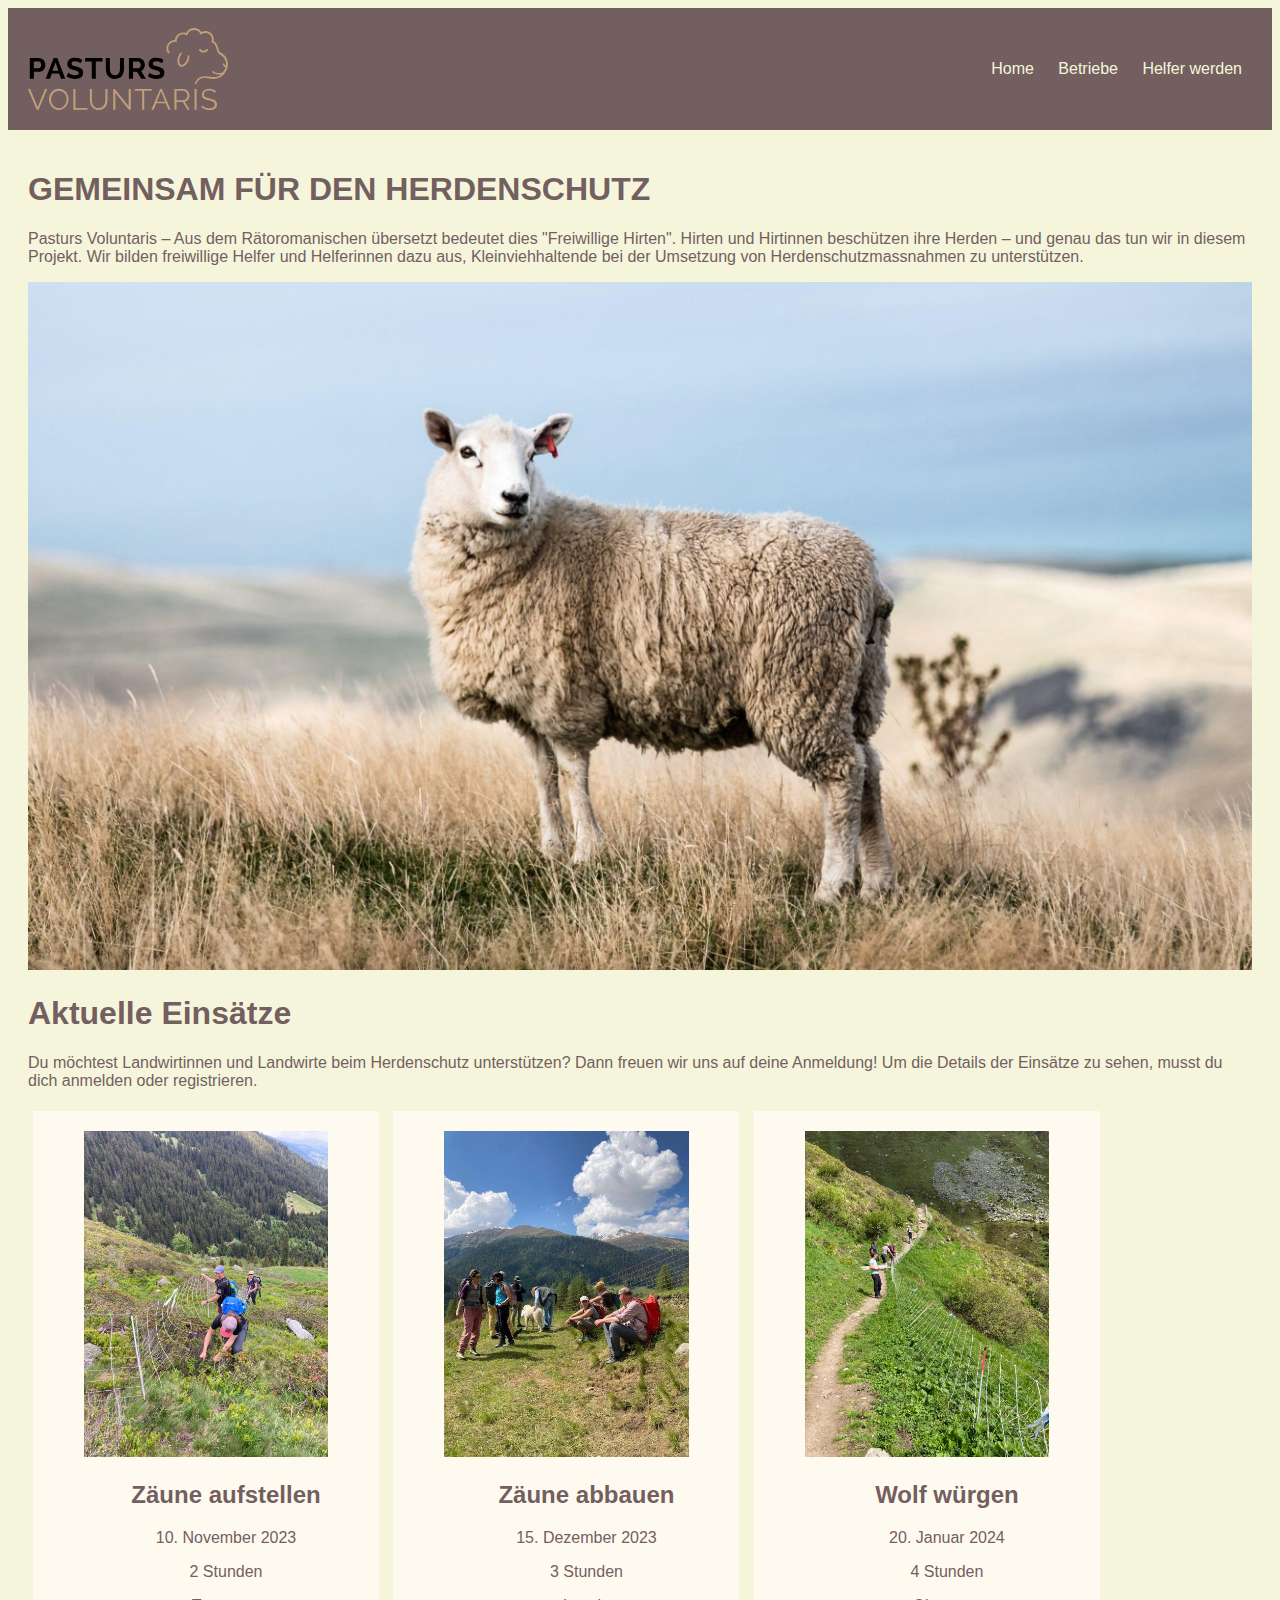
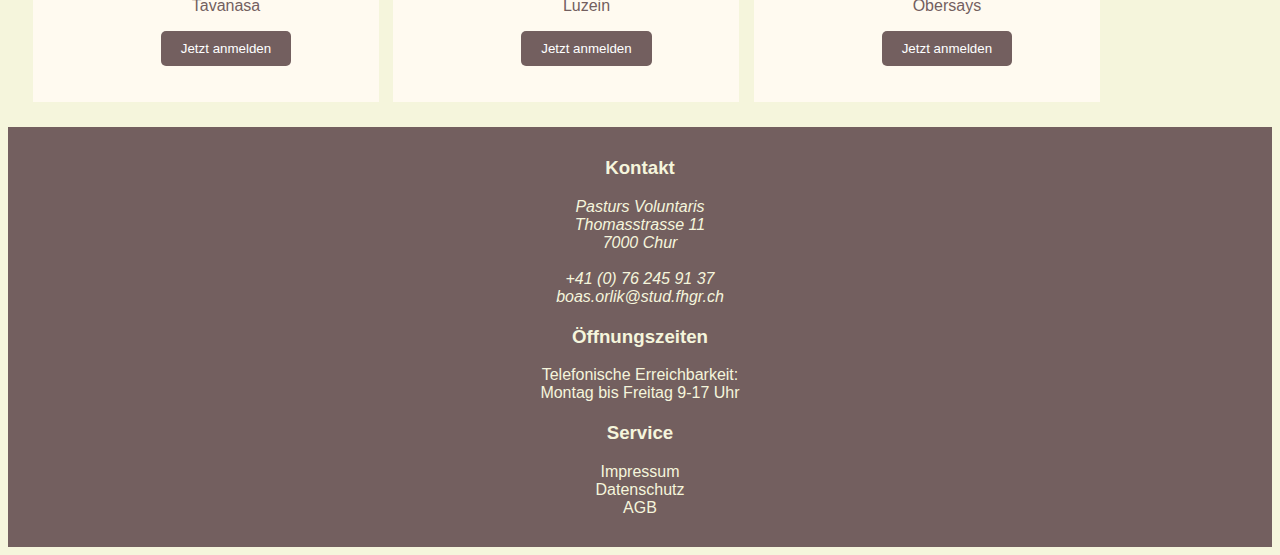
==== index.html @ b52d3183 "my first commit" ====
<!DOCTYPE html>
<html>
<head>
    <meta charset="UTF-8">
    <title>Pasturs Voluntaris</title>
    <link rel="stylesheet" href="style.css">
</head>


<body>
    <header>
        <img src="img/Logo_Pasturs-Voluntaris_farbe-positiv.svg" alt="Logo Pasturs Voluntaris" id="logo"> <!-- Hier füge das Logo ein -->
        <nav id="main-nav"> <!-- ID für das Navigationsmenü hinzugefügt -->
            <ul>
                <li><a href="index.html">Home</a></li>
                <li><a href="betriebe.html">Betriebe</a></li>
                <li><a href="kontaktformular.html">Helfer werden</a></li>
            </ul>
        </nav>
    </header>
    


    <section id="content">
        <!-- Inhalt der Startseite -->
        <h1>GEMEINSAM FÜR DEN HERDENSCHUTZ</h1>
        <p>Pasturs Voluntaris – Aus dem Rätoromanischen übersetzt bedeutet dies "Freiwillige Hirten". Hirten und Hirtinnen beschützen ihre Herden – und genau das tun wir in diesem Projekt. Wir bilden freiwillige Helfer und Helferinnen dazu aus, Kleinviehhaltende bei der Umsetzung von Herdenschutzmassnahmen zu unterstützen.</p>
        <img src="img/schaf.jpg" alt="Schaf" width="100%"/>

        <h1>Aktuelle Einsätze</h1>
        <p>Du möchtest Landwirtinnen und Landwirte beim Herdenschutz unterstützen?
            Dann freuen wir uns auf deine Anmeldung! Um die Details der Einsätze zu sehen, musst du dich anmelden oder registrieren. </p>
   
            <div class="veranstaltung">
                <img src="img/einsatz1.jpeg" alt="Bild 1" width="80%">
                <ul>
                    <h2>Zäune aufstellen</h2>
                    <p>10. November 2023</p>
                    <p>2 Stunden</p>
                    <p>Tavanasa</p>
                    <button class="anmelden-button" onclick="window.location.href='kontaktformular.html'">Jetzt anmelden</button>
                </ul>
            </div>
        
            <div class="veranstaltung"> 
                <img src="img/einsatz2.jpeg" alt="Bild 2" width="80%">
                <ul>
                    <h2>Zäune abbauen</h2>
                    <p>15. Dezember 2023</p>
                    <p>3 Stunden</p>
                    <p>Luzein</p>
                    <button class="anmelden-button" onclick="window.location.href='kontaktformular.html'">Jetzt anmelden</button>
                </ul>
            </div>
        
            <div class="veranstaltung">
                <img src="img/einsatz3.jpeg" alt="Bild 3" width="80%">
                <ul>
                    <h2>Wolf würgen</h2>
                    <p>20. Januar 2024</p>
                    <p>4 Stunden</p>
                    <p>Obersays</p>
                    <button class="anmelden-button" onclick="window.location.href='kontaktformular.html'">Jetzt anmelden</button>
                </ul>
            </div>
   
        </section>








    <footer>
        <div class="footer-section">
            <h3>Kontakt</h3>
            <address>
                Pasturs Voluntaris<br>
                Thomasstrasse 11<br>
                7000 Chur<br><br>
                <a href="tel:+41762459137">+41 (0) 76 245 91 37</a><br>
                <a href="mailto:boas.orlik@stud.fhgr.ch">boas.orlik@stud.fhgr.ch</a>
            </address>
        </div>
        
        <div class="footer-section">
            <h3>Öffnungszeiten</h3>
            <p>Telefonische Erreichbarkeit:<br>
            Montag bis Freitag 9-17 Uhr</p>
        </div>
        
        <div class="footer-section">
            <h3>Service</h3>
            <ul>
                <li><a href="impressum.html">Impressum</a></li>
                <li><a href="datenschutz.html">Datenschutz</a></li>
                <li><a href="agb.html">AGB</a></li>
            </ul>
        </div>
    </footer>
    
</body>
</html>
---- style.css ----
/* styles.css */



/* Stilregel für den Header */

header {
    background-color: rgb(115, 95, 95); /* Hintergrundfarbe des Headers */
    color: beige; /* Textfarbe im Header */
    padding: 10px;
}

header {
    display: flex;
    justify-content: space-between;
    align-items: center;
}

nav ul {
    list-style: none;
    margin: 0;
    padding: 0;
}

nav ul li {
    display: inline;
    margin-right: 10px;
}

nav a {
    text-decoration: none;
    color: beige; /* Farbe der Navigationslinks */
}

#content {
    padding: 20px;
}

/* Stilregel für das Logo */
#logo {
    width: 200px; /* Hier die gewünschte Breite einstellen */
    height: auto; /* Die Höhe automatisch anpassen, um das Seitenverhältnis zu erhalten */
    padding: 10px;
}

/* Stilregeln für das Navigationsmenü */
#main-nav {
    text-align: right; /* Text rechts ausrichten */
}

#main-nav ul {
    list-style: none;
    padding: 10px;
}

#main-nav li {
    display: inline; /* Menüpunkte nebeneinander darstellen */
    margin-left: 10px; /* Abstand zwischen den Menüpunkten hinzufügen */
}

#main-nav a {
    text-decoration: none; /* Unterstreichung der Links entfernen */
}












/* Stilregel für den Body */
body {
    font-family: 'Poppins', sans-serif;
    background-color: beige; /* Hauptfarbe */
    color: rgb(115, 95, 95); /* Sekundärfarbe */
}

/* Stilregel für die Einsätze */

.veranstaltung {
    display: inline-block;
    width: 25%;
    margin: 5px;
    padding: 20px;
    text-align: center;
    background-color: floralwhite;
}

/* Stilregel für die Buttons */

.anmelden-button {
    background-color: rgb(115, 95, 95);
    color: #fff;
    padding: 10px 20px;
    border: none;
    border-radius: 5px;
    cursor: pointer;
}

.anmelden-button:hover {
    background-color: #000000;
}










/* Stilregel für den Footer */

footer {
    background-color: rgb(115, 95, 95); /* Hintergrundfarbe des Footers */
    color: beige; /* Textfarbe im Footer */
    text-align: center;
    padding: 10px;
}

footer {
    text-align: center; /* Den Text im Footer zentrieren */
}

/* Stilregel für die Links im Footer */
footer a {
    color: inherit; /* Die Farbe der Links erbt die Farbe des umgebenden Textes */
    text-decoration: none; /* Unterstreichung der Links entfernen (optional) */
}

/* Zusätzliche Stilregeln für den Footer */
.footer-section {
    margin: 20px; /* Abstand zwischen den Footer-Abschnitten hinzufügen */
}

/* Stilregel, um Listenpunkte zu entfernen */
.footer-section ul {
    list-style: none;
}

/* Stilregel, um Listenpunkte zu entfernen */
.footer-section ul {
    list-style: none;
    padding: 0; /* Zusätzlichen Abstand entfernen */
}

/* Stilregel, um die Links im Service-Abschnitt zu zentrieren */
.footer-section ul li {
    text-align: center;
}
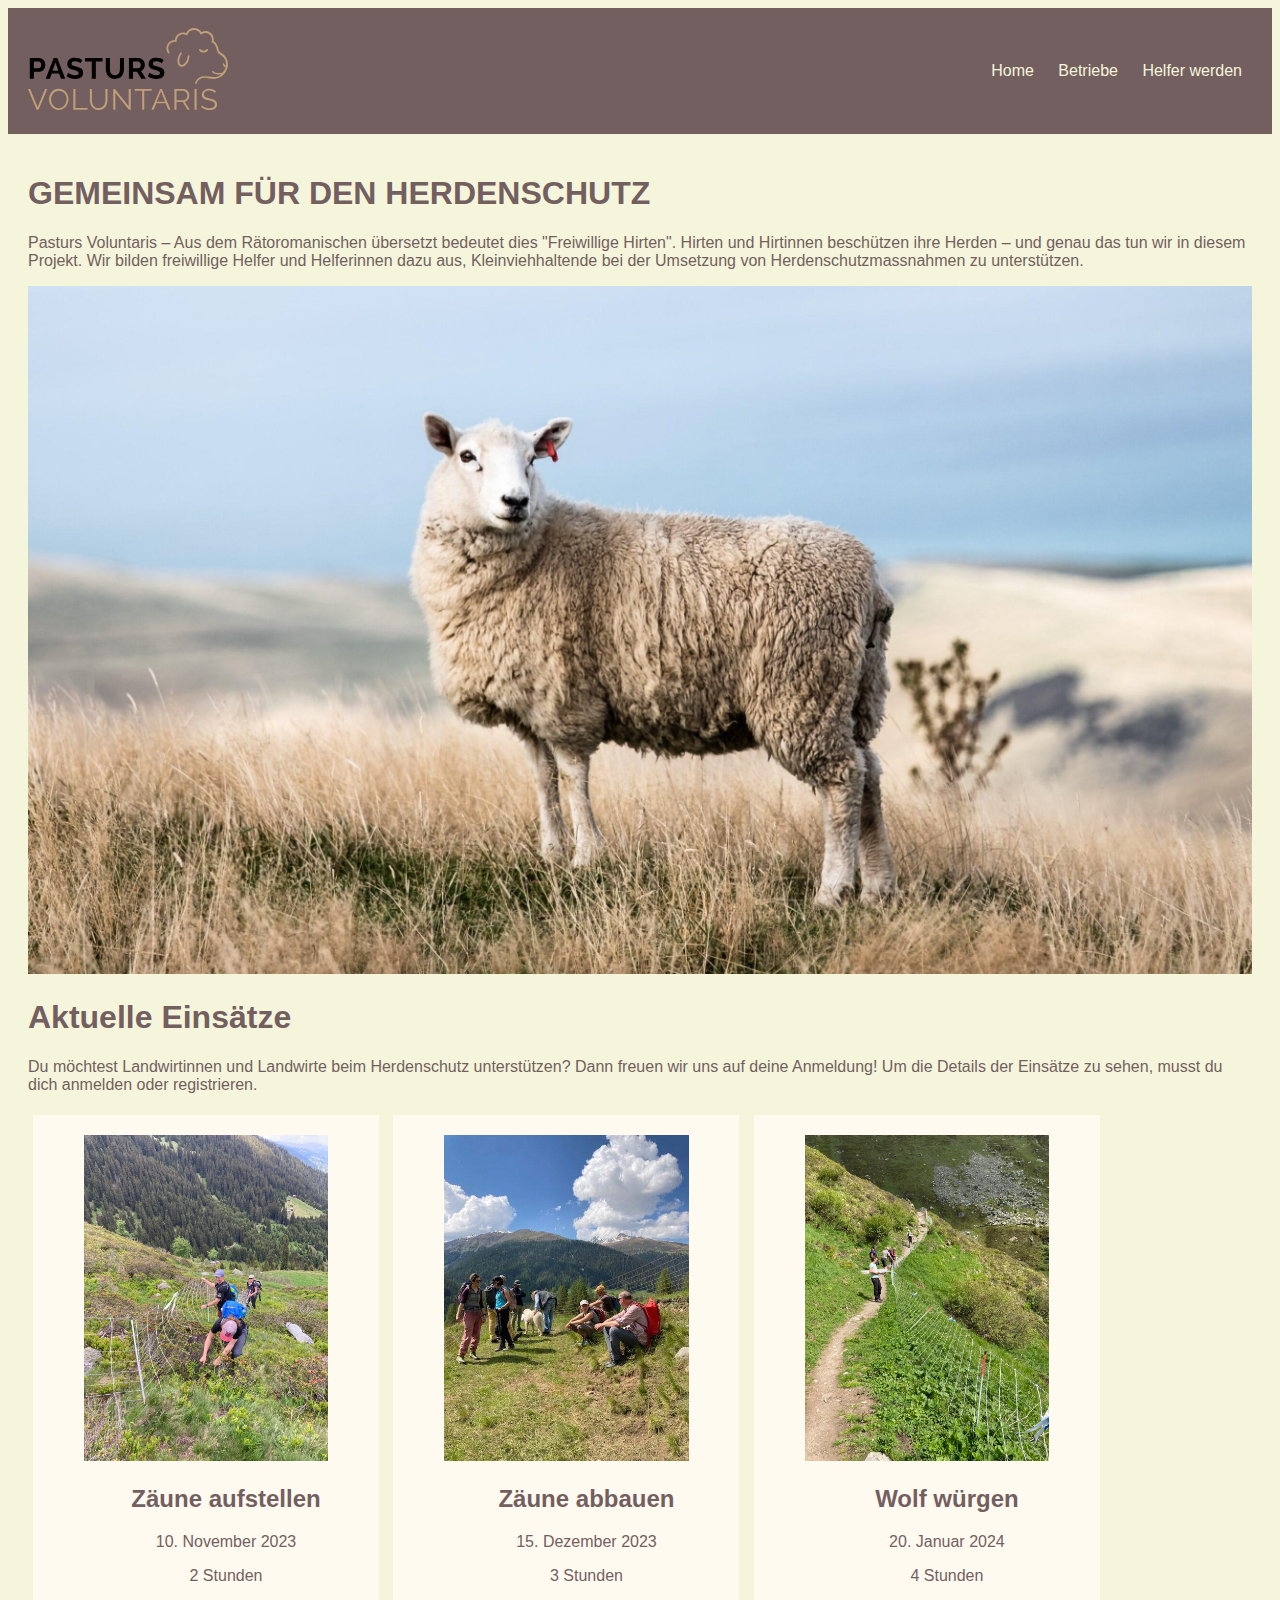
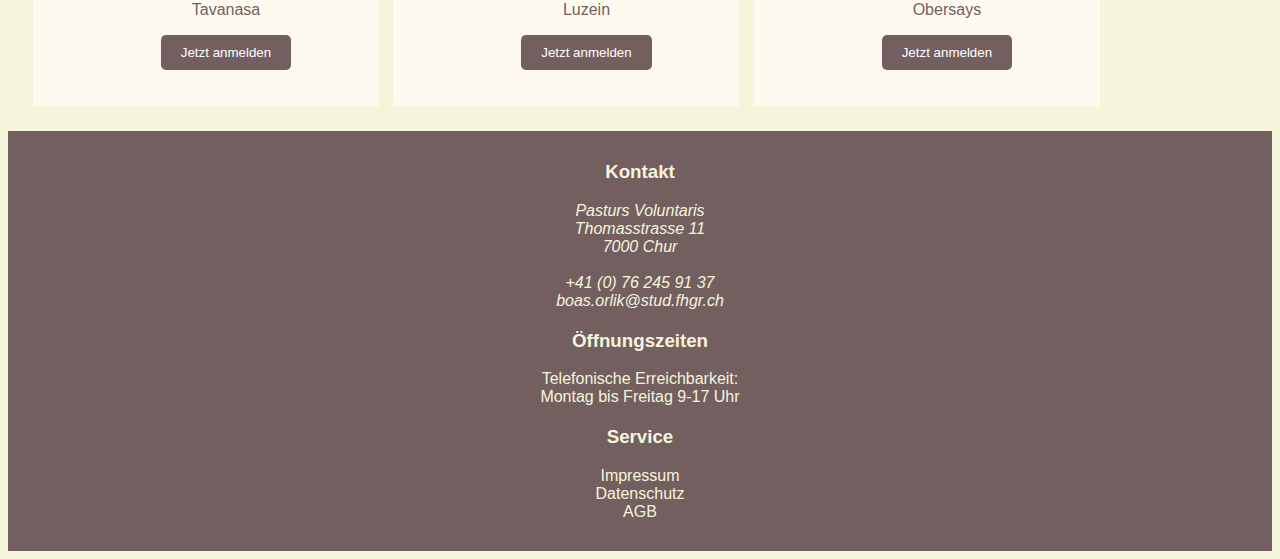
==== commit e27679ff: "new subpage "betriebe"" ====
--- a/index.html
+++ b/index.html
@@ -9,6 +9,7 @@
 
 <body>
     <header>
+        <a href="index.html" id="logo-link"> <!-- Link zur Hauptseite -->
         <img src="img/Logo_Pasturs-Voluntaris_farbe-positiv.svg" alt="Logo Pasturs Voluntaris" id="logo"> <!-- Hier füge das Logo ein -->
         <nav id="main-nav"> <!-- ID für das Navigationsmenü hinzugefügt -->
             <ul>
--- a/style.css
+++ b/style.css
@@ -108,6 +108,58 @@
 
 
 
+/* Stilregeln für Formularelemente */
+form {
+    background-color: floralwhite;
+    padding: 20px;
+    margin-bottom: 20px;
+}
+
+form h2 {
+    color: rgb(115, 95, 95);
+}
+
+form label {
+    display: block;
+    margin: 10px 0 5px 0;
+}
+
+form input[type="text"],
+form input[type="tel"],
+form input[type="email"],
+form input[type="date"],
+form select,
+form textarea {
+    width: 100%;
+    padding: 10px;
+    margin-bottom: 10px;
+    border: 1px solid #ddd;
+    border-radius: 5px;
+}
+
+form input[type="submit"] {
+    width: auto;
+    padding: 10px 20px;
+    background-color: rgb(115, 95, 95);
+    color: beige;
+    border: none;
+    border-radius: 5px;
+    cursor: pointer;
+    display: block;
+    margin-top: 10px;
+}
+
+form input[type="submit"]:hover {
+    background-color: #000000;
+}
+
+/* Responsive Stilregel, wenn nötig */
+@media (max-width: 768px) {
+    form {
+        padding: 10px;
+    }
+}
+
 
 
 
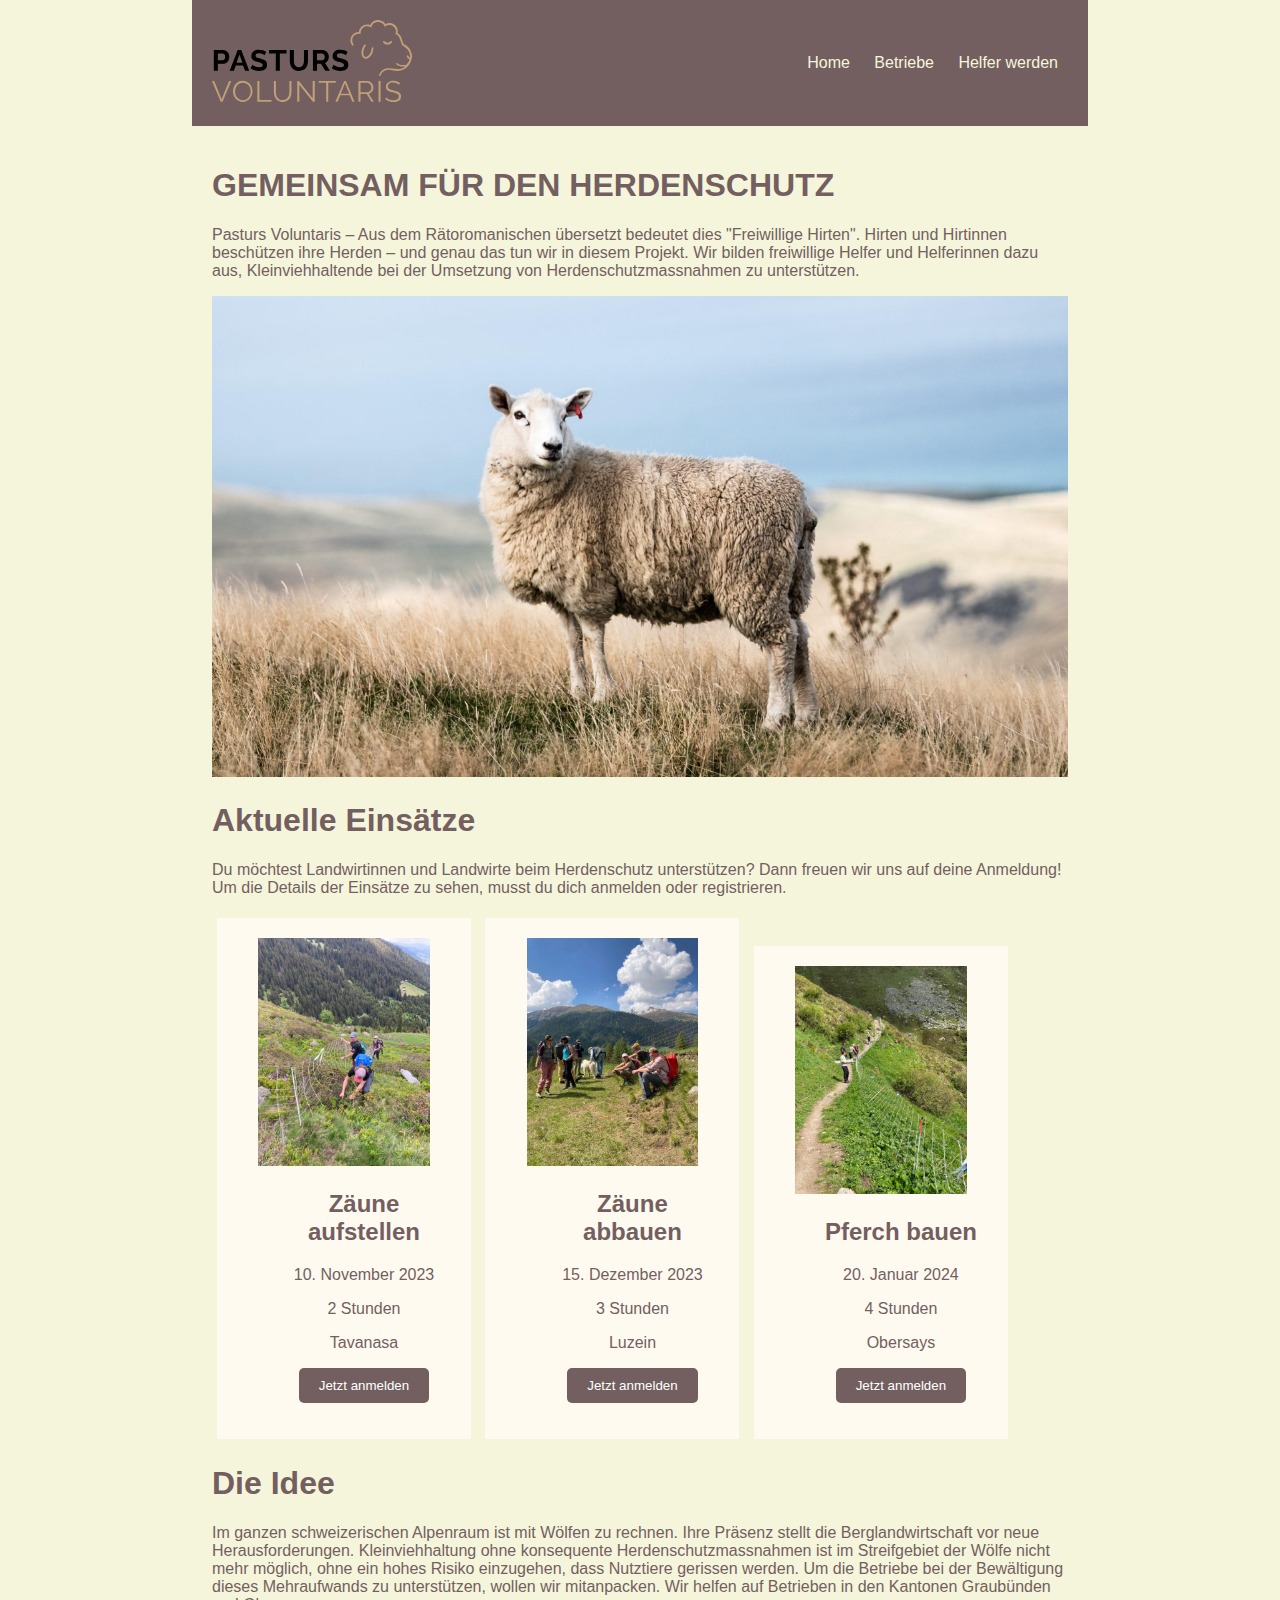
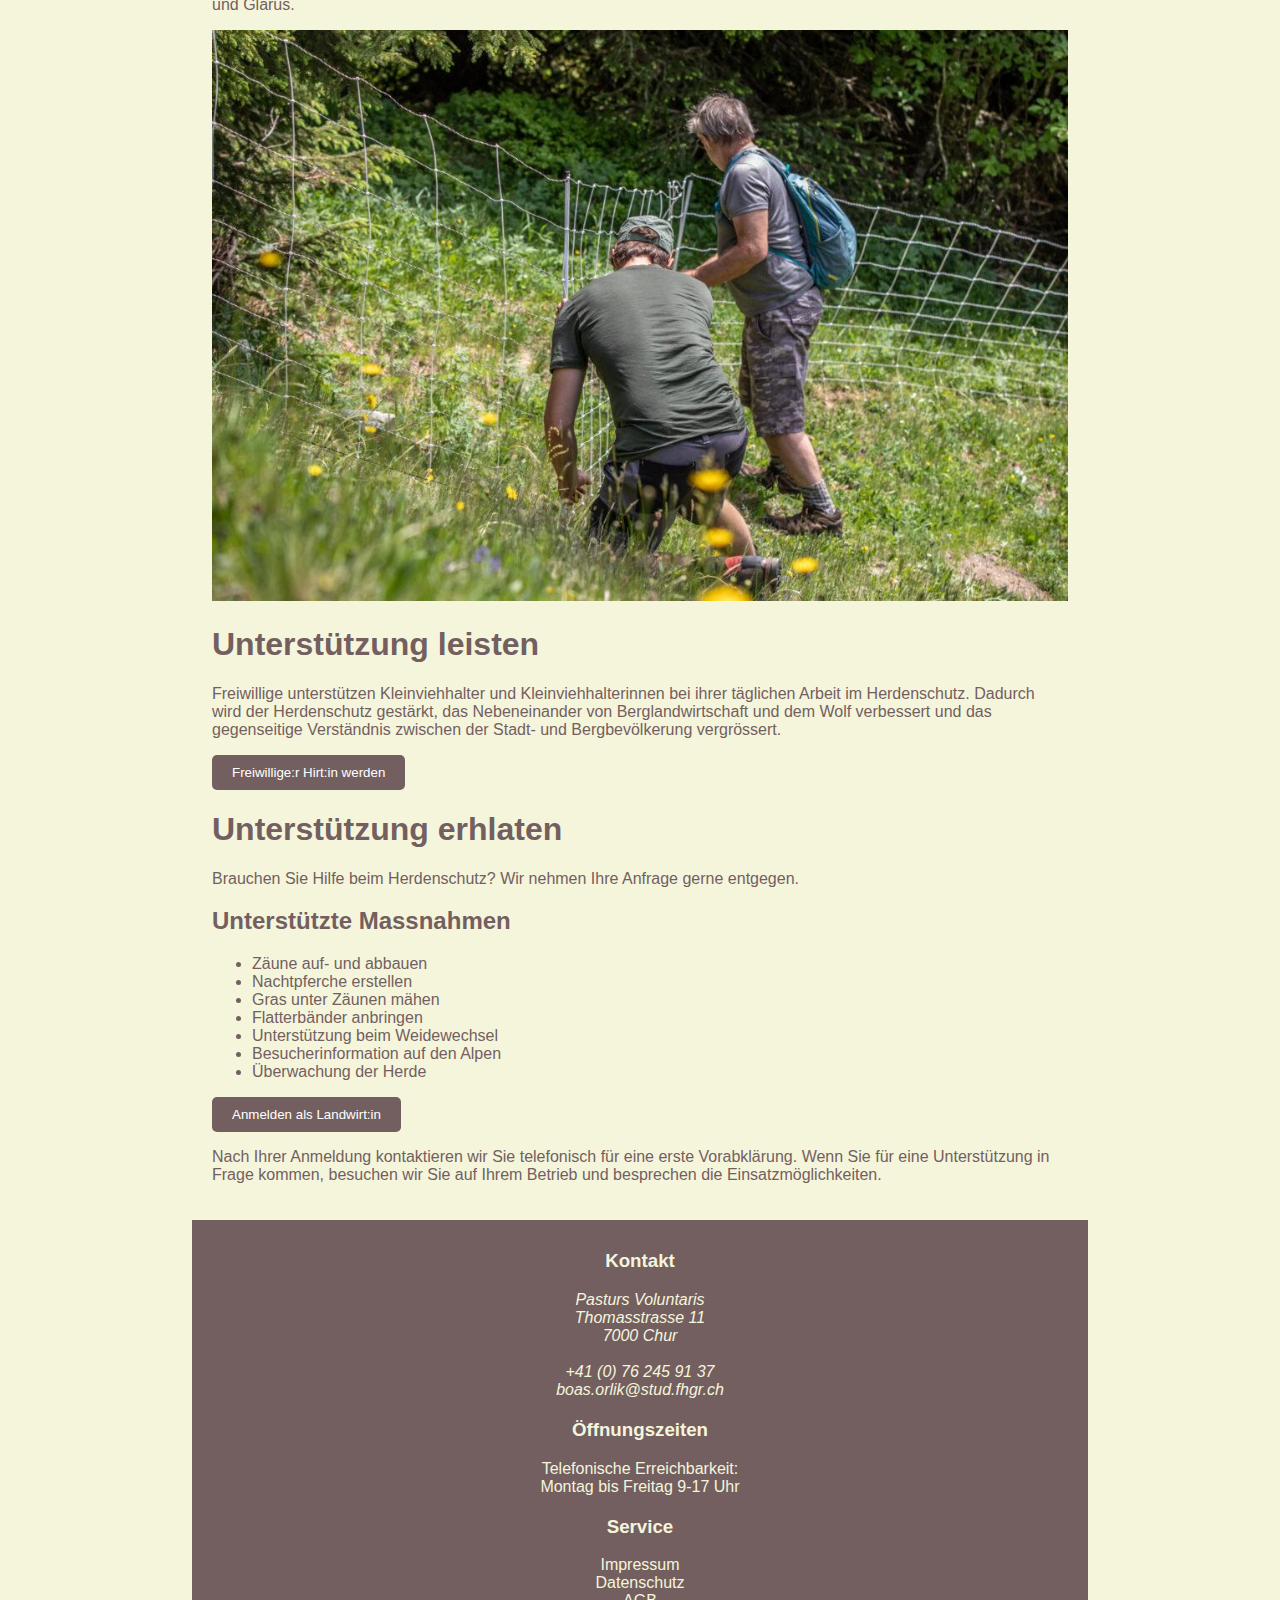
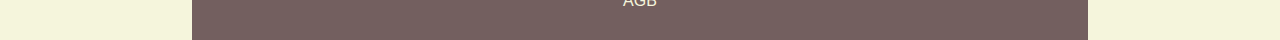
==== commit 8fed7910: "new subpage "helfer werden"" ====
--- a/index.html
+++ b/index.html
@@ -1,17 +1,39 @@
 <!DOCTYPE html>
-<html>
+<html lang="de">
 <head>
     <meta charset="UTF-8">
     <title>Pasturs Voluntaris</title>
     <link rel="stylesheet" href="style.css">
+
+    <meta name="viewport" content="width=device-width, initial-scale=1, user-scalable=no">
+
+    <!-- Innerhalb Ihres HTML-Head-Tags -->
+    <script>
+    // JavaScript, um das Menü umzuschalten
+    function toggleMenu() {
+        var menu = document.getElementById('main-nav').getElementsByTagName('ul')[0];
+        if (menu.className === 'active') {
+            menu.className = '';
+        } else {
+            menu.className = 'active';
+        }
+    }
+    </script>
 </head>
 
 
 <body>
     <header>
-        <a href="index.html" id="logo-link"> <!-- Link zur Hauptseite -->
-        <img src="img/Logo_Pasturs-Voluntaris_farbe-positiv.svg" alt="Logo Pasturs Voluntaris" id="logo"> <!-- Hier füge das Logo ein -->
-        <nav id="main-nav"> <!-- ID für das Navigationsmenü hinzugefügt -->
+        <a href="index.html" id="logo-link">
+            <img src="img/Logo_Pasturs-Voluntaris_farbe-positiv.svg" alt="Logo Pasturs Voluntaris" id="logo">
+        </a>
+        <!-- Hamburger-Icon für kleine Bildschirme -->
+        <div class="hamburger" onclick="toggleMenu()">
+            <div></div>
+            <div></div>
+            <div></div>
+        </div>
+        <nav id="main-nav">
             <ul>
                 <li><a href="index.html">Home</a></li>
                 <li><a href="betriebe.html">Betriebe</a></li>
@@ -20,13 +42,14 @@
         </nav>
     </header>
     
+    
 
 
     <section id="content">
         <!-- Inhalt der Startseite -->
         <h1>GEMEINSAM FÜR DEN HERDENSCHUTZ</h1>
         <p>Pasturs Voluntaris – Aus dem Rätoromanischen übersetzt bedeutet dies "Freiwillige Hirten". Hirten und Hirtinnen beschützen ihre Herden – und genau das tun wir in diesem Projekt. Wir bilden freiwillige Helfer und Helferinnen dazu aus, Kleinviehhaltende bei der Umsetzung von Herdenschutzmassnahmen zu unterstützen.</p>
-        <img src="img/schaf.jpg" alt="Schaf" width="100%"/>
+        <img src="img/schaf.jpg" alt="Schaf" class="responsive-image"/>
 
         <h1>Aktuelle Einsätze</h1>
         <p>Du möchtest Landwirtinnen und Landwirte beim Herdenschutz unterstützen?
@@ -57,14 +80,42 @@
             <div class="veranstaltung">
                 <img src="img/einsatz3.jpeg" alt="Bild 3" width="80%">
                 <ul>
-                    <h2>Wolf würgen</h2>
+                    <h2>Pferch bauen</h2>
                     <p>20. Januar 2024</p>
                     <p>4 Stunden</p>
                     <p>Obersays</p>
                     <button class="anmelden-button" onclick="window.location.href='kontaktformular.html'">Jetzt anmelden</button>
                 </ul>
             </div>
-   
+
+            <h1>Die Idee</h1>
+            <p>Im ganzen schweizerischen Alpenraum ist mit Wölfen zu rechnen. Ihre Präsenz stellt die Berglandwirtschaft vor neue Herausforderungen. Kleinviehhaltung ohne konsequente Herdenschutzmassnahmen ist im Streifgebiet der Wölfe nicht mehr möglich, ohne ein hohes Risiko einzugehen, dass Nutztiere gerissen werden. 
+                Um die Betriebe bei der Bewältigung dieses Mehraufwands zu unterstützen, wollen wir mitanpacken. Wir helfen auf Betrieben in den Kantonen Graubünden und Glarus.</p>
+        
+            <img src="img/helferinnen.jpeg" alt="Helferinnen" class="responsive-image"/>
+
+
+            <h1>Unterstützung leisten</h1>
+            <p>Freiwillige unterstützen Kleinviehhalter und Kleinviehhalterinnen bei ihrer täglichen Arbeit im Herdenschutz. 
+                Dadurch wird der Herdenschutz gestärkt, das Nebeneinander von Berglandwirtschaft und dem Wolf verbessert und das gegenseitige Verständnis zwischen der Stadt- und Bergbevölkerung vergrössert.</p>
+            <button class="anmelden-button" onclick="window.location.href='kontaktformular.html'">Freiwillige:r Hirt:in werden</button>
+            
+            <h1>Unterstützung erhlaten</h1>
+            <p>Brauchen Sie Hilfe beim Herdenschutz? Wir nehmen Ihre Anfrage gerne entgegen.</p>
+            <h2>Unterstützte Massnahmen</h2>
+            <ul>
+                <li>Zäune auf- und abbauen</li>
+                <li>Nachtpferche erstellen</li>
+                <li>Gras unter Zäunen mähen</li>
+                <li>Flatterbänder anbringen</li>
+                <li>Unterstützung beim Weidewechsel</li>
+                <li>Besucherinformation auf den Alpen</li>
+                <li>Überwachung der Herde</li>
+            </ul>
+            <button class="anmelden-button" onclick="window.location.href='betriebe.html'">Anmelden als Landwirt:in</button>
+            <p>Nach Ihrer Anmeldung kontaktieren wir Sie telefonisch für eine erste Vorabklärung. Wenn Sie für eine Unterstützung in Frage kommen, besuchen wir Sie auf Ihrem Betrieb und besprechen die Einsatzmöglichkeiten.</p>
+
+       
         </section>
 
 
--- a/style.css
+++ b/style.css
@@ -61,6 +61,70 @@
 #main-nav a {
     text-decoration: none; /* Unterstreichung der Links entfernen */
 }
+
+
+
+
+/* Stil für das Hamburger-Menü */
+
+/* Das Hamburger-Menü-Icon */
+.hamburger {
+    display: none; /* Standardmäßig nicht anzeigen */
+    cursor: pointer;
+}
+
+/* Das Hamburger-Menü-Icon in Linien */
+.hamburger div {
+    width: 30px; /* Breite der Hamburger-Menülinien */
+    height: 3px; /* Höhe der Hamburger-Menülinien */
+    background-color: #fff;
+    margin: 5px 0;
+    transition: 0.4s;
+}
+
+/* Navigation für kleine Bildschirme verstecken */
+@media (max-width: 768px) {
+    .hamburger {
+        display: block;
+    }
+
+    #main-nav {
+        z-index: 999; /* Stellen Sie sicher, dass das Menü über anderen Inhalten liegt */
+        position: fixed; /* Positioniert das Menü relativ zum Viewport */
+        top: 0;
+        left: 0;
+        right: 0;
+        /* Weitere Stile hier ... */
+    }
+
+    #main-nav ul {
+        position: absolute;
+        right: -100%;
+        top: 60px;
+        flex-direction: column;
+        background-color: rgb(115, 95, 95);
+        width: 200px;
+        border-radius: 5px;
+        transition: 0.3s;
+    }
+
+    #main-nav ul li {
+        display: block;
+        text-align: center;
+    }
+
+    #main-nav ul li a {
+        padding: 10px;
+        display: block;
+    }
+
+    /* Stil wenn das Menü geöffnet ist */
+    #main-nav ul.active {
+        right: 0;
+    }
+}
+
+
 
 
 
@@ -78,7 +142,25 @@
     font-family: 'Poppins', sans-serif;
     background-color: beige; /* Hauptfarbe */
     color: rgb(115, 95, 95); /* Sekundärfarbe */
-}
+    max-width: 70%; /* Maximale Breite auf 70% des Bildschirms setzen */
+    margin: auto; /* Zentriert den Inhalt horizontal */
+}
+
+/* Responsive Stilregel für kleine Bildschirme */
+@media (max-width: 768px) {
+    body {
+        max-width: 100%; /* Für kleine Bildschirme 100% Breite */
+    }
+    /* Stile für ein Hamburger-Menü hinzufügen */
+}
+
+
+/* Stilregel für Bilder*/
+.responsive-image {
+    max-width: 100%;
+    height: auto;
+  }  
+
 
 /* Stilregel für die Einsätze */
 
@@ -160,6 +242,11 @@
     }
 }
 
+/* Zusätzliches CSS für das Formular */
+.form-row {
+    margin-bottom: 10px;
+}
+
 
 
 
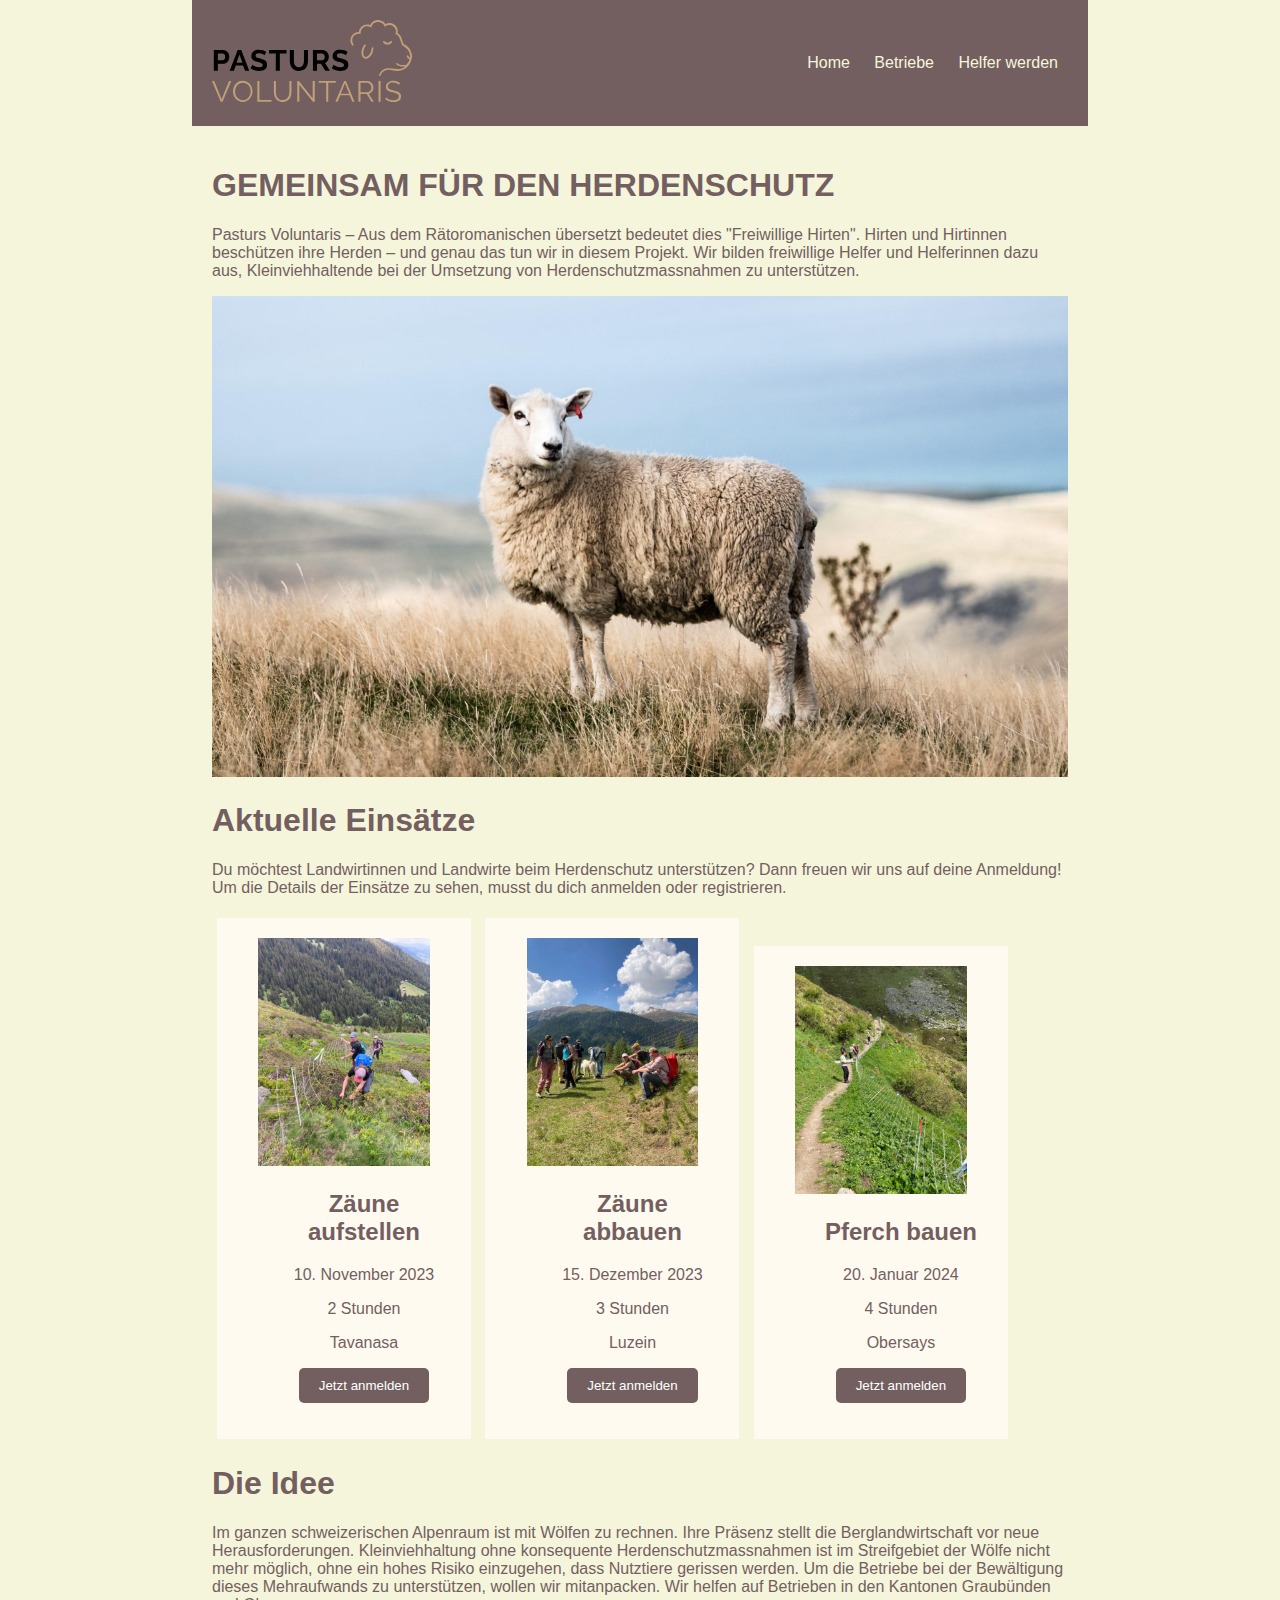
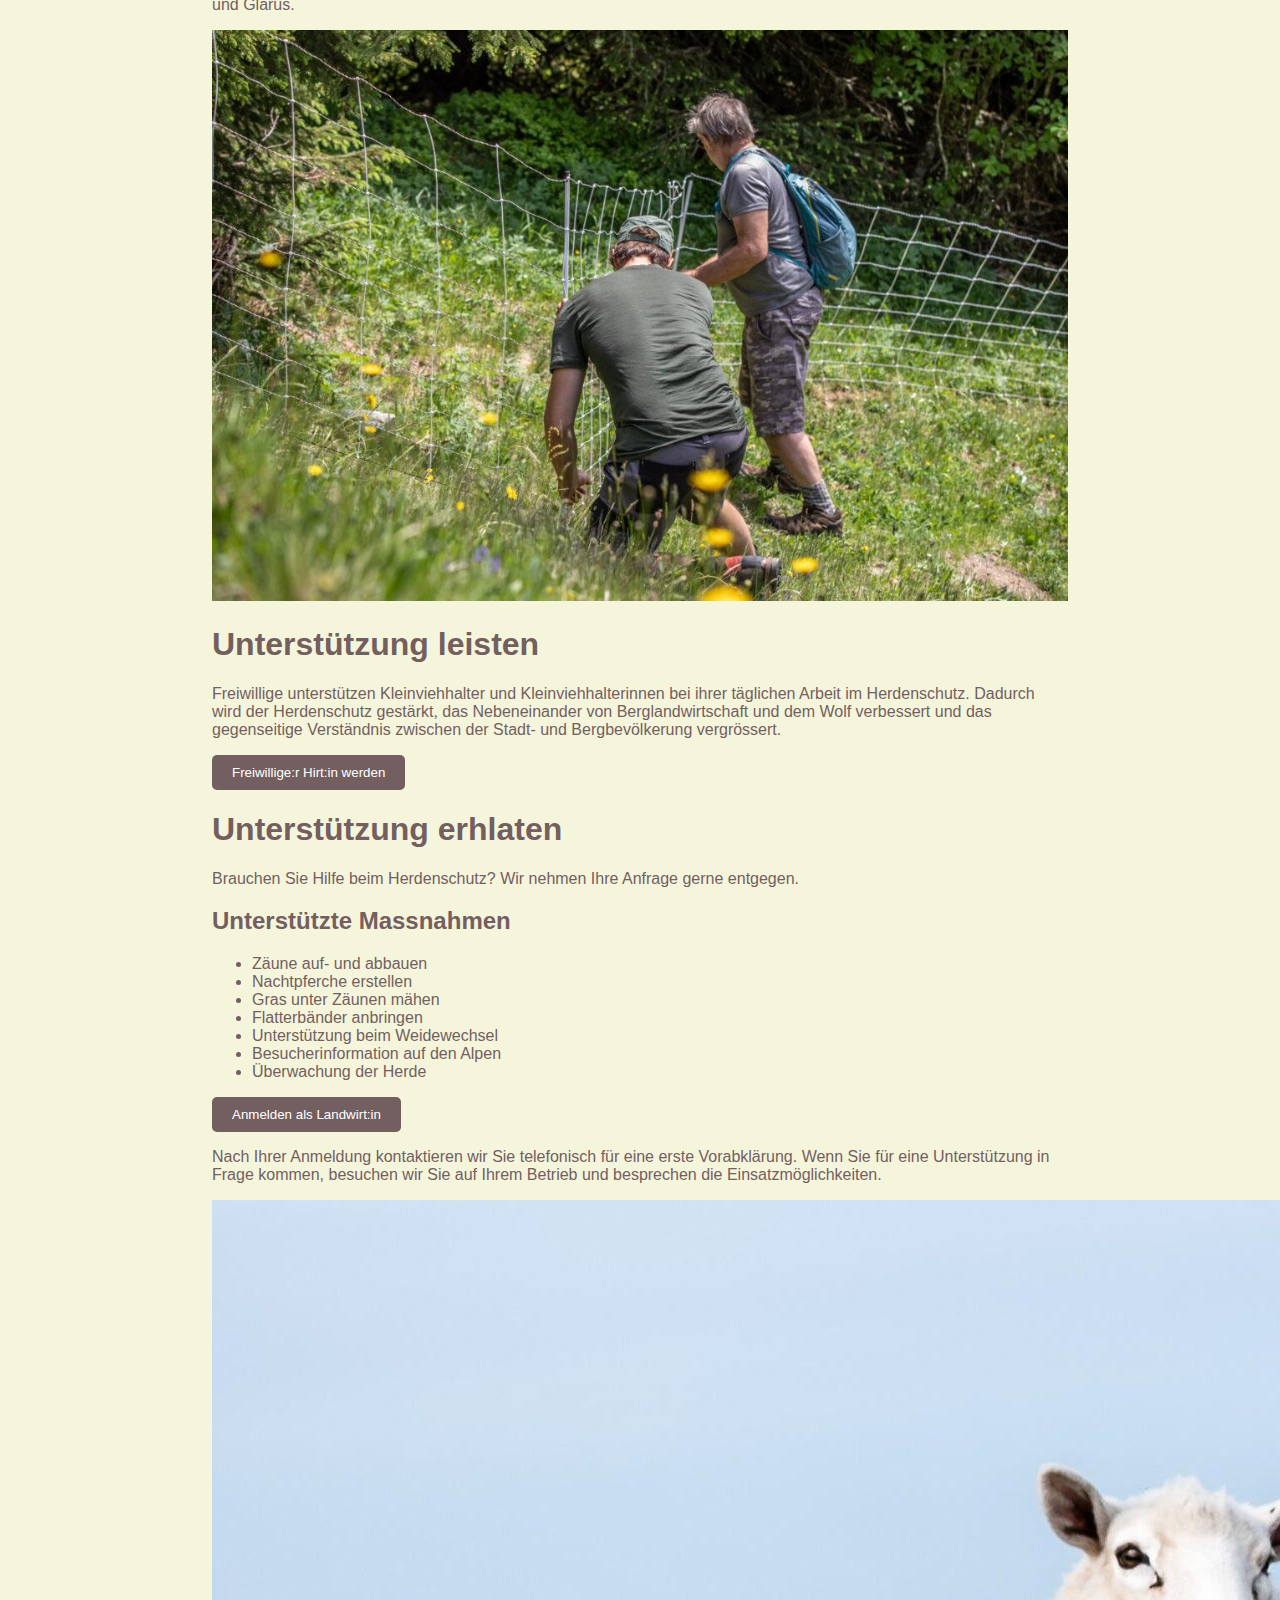
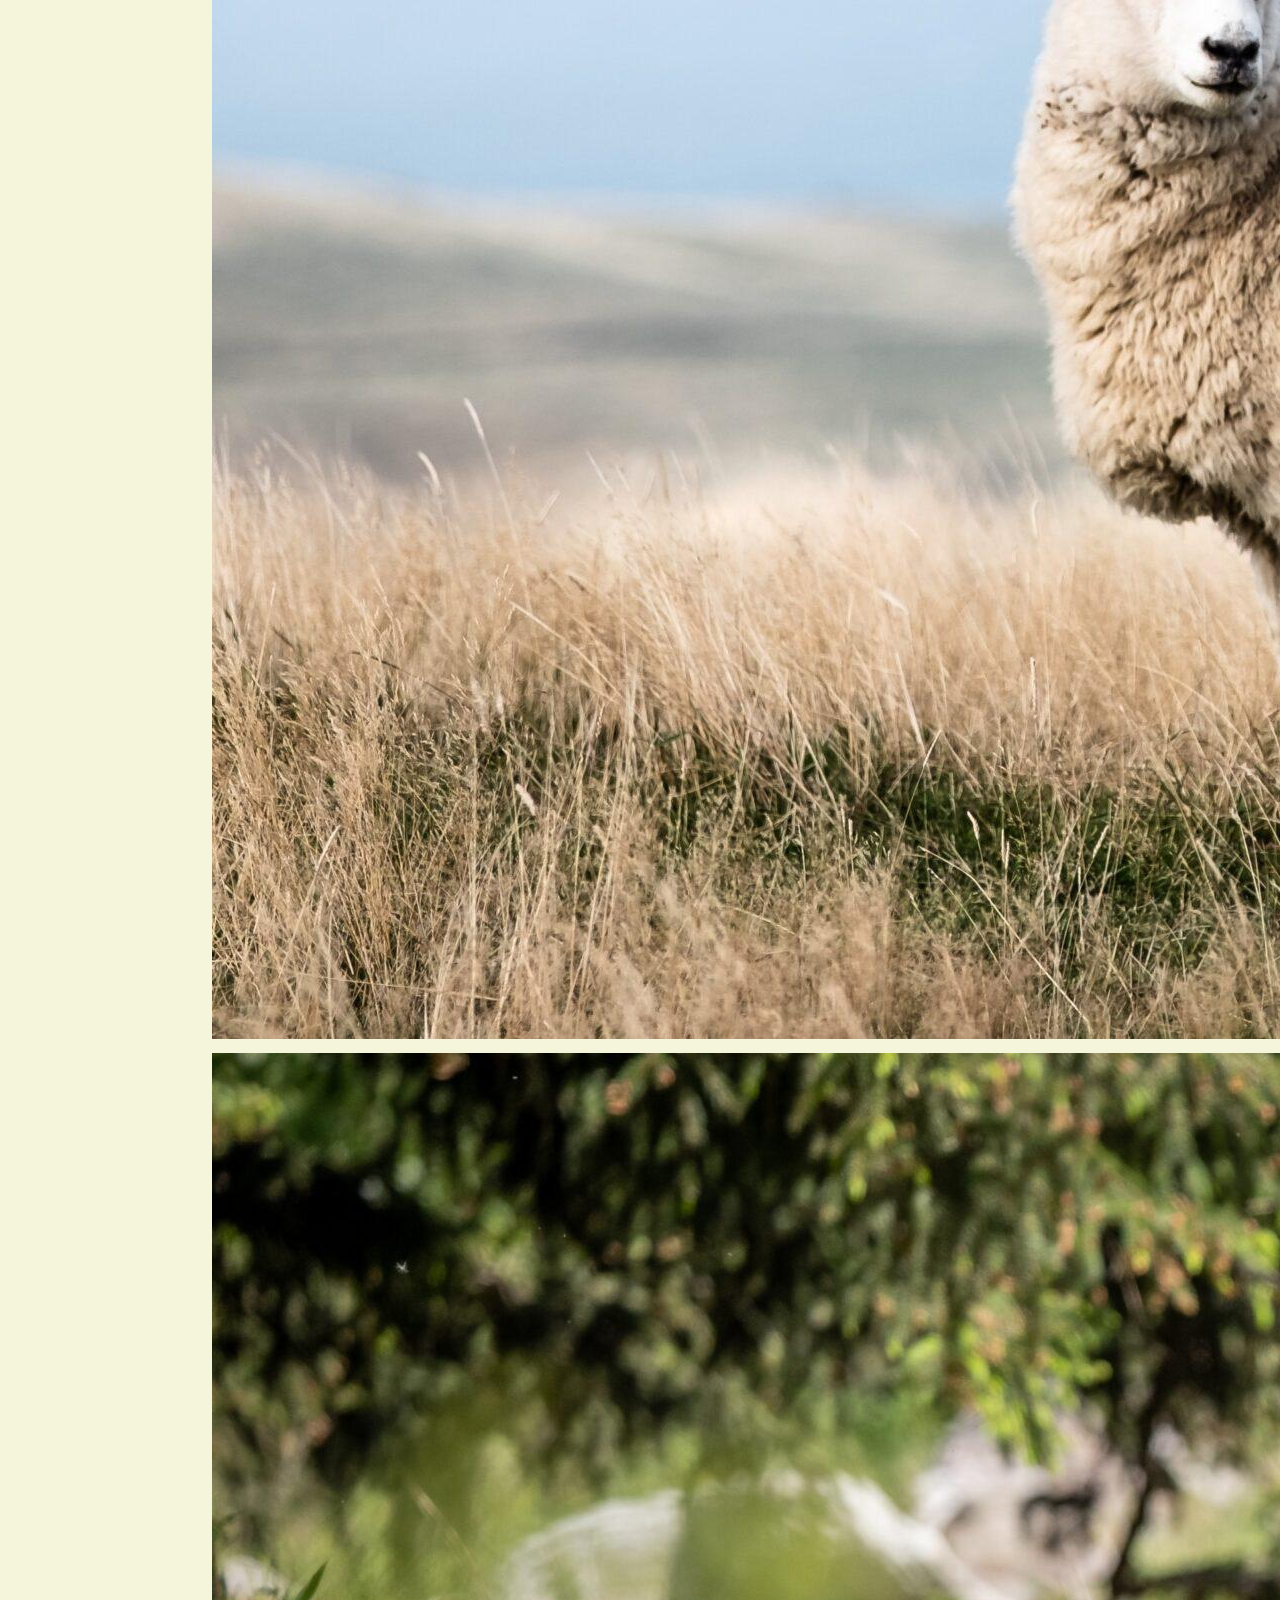
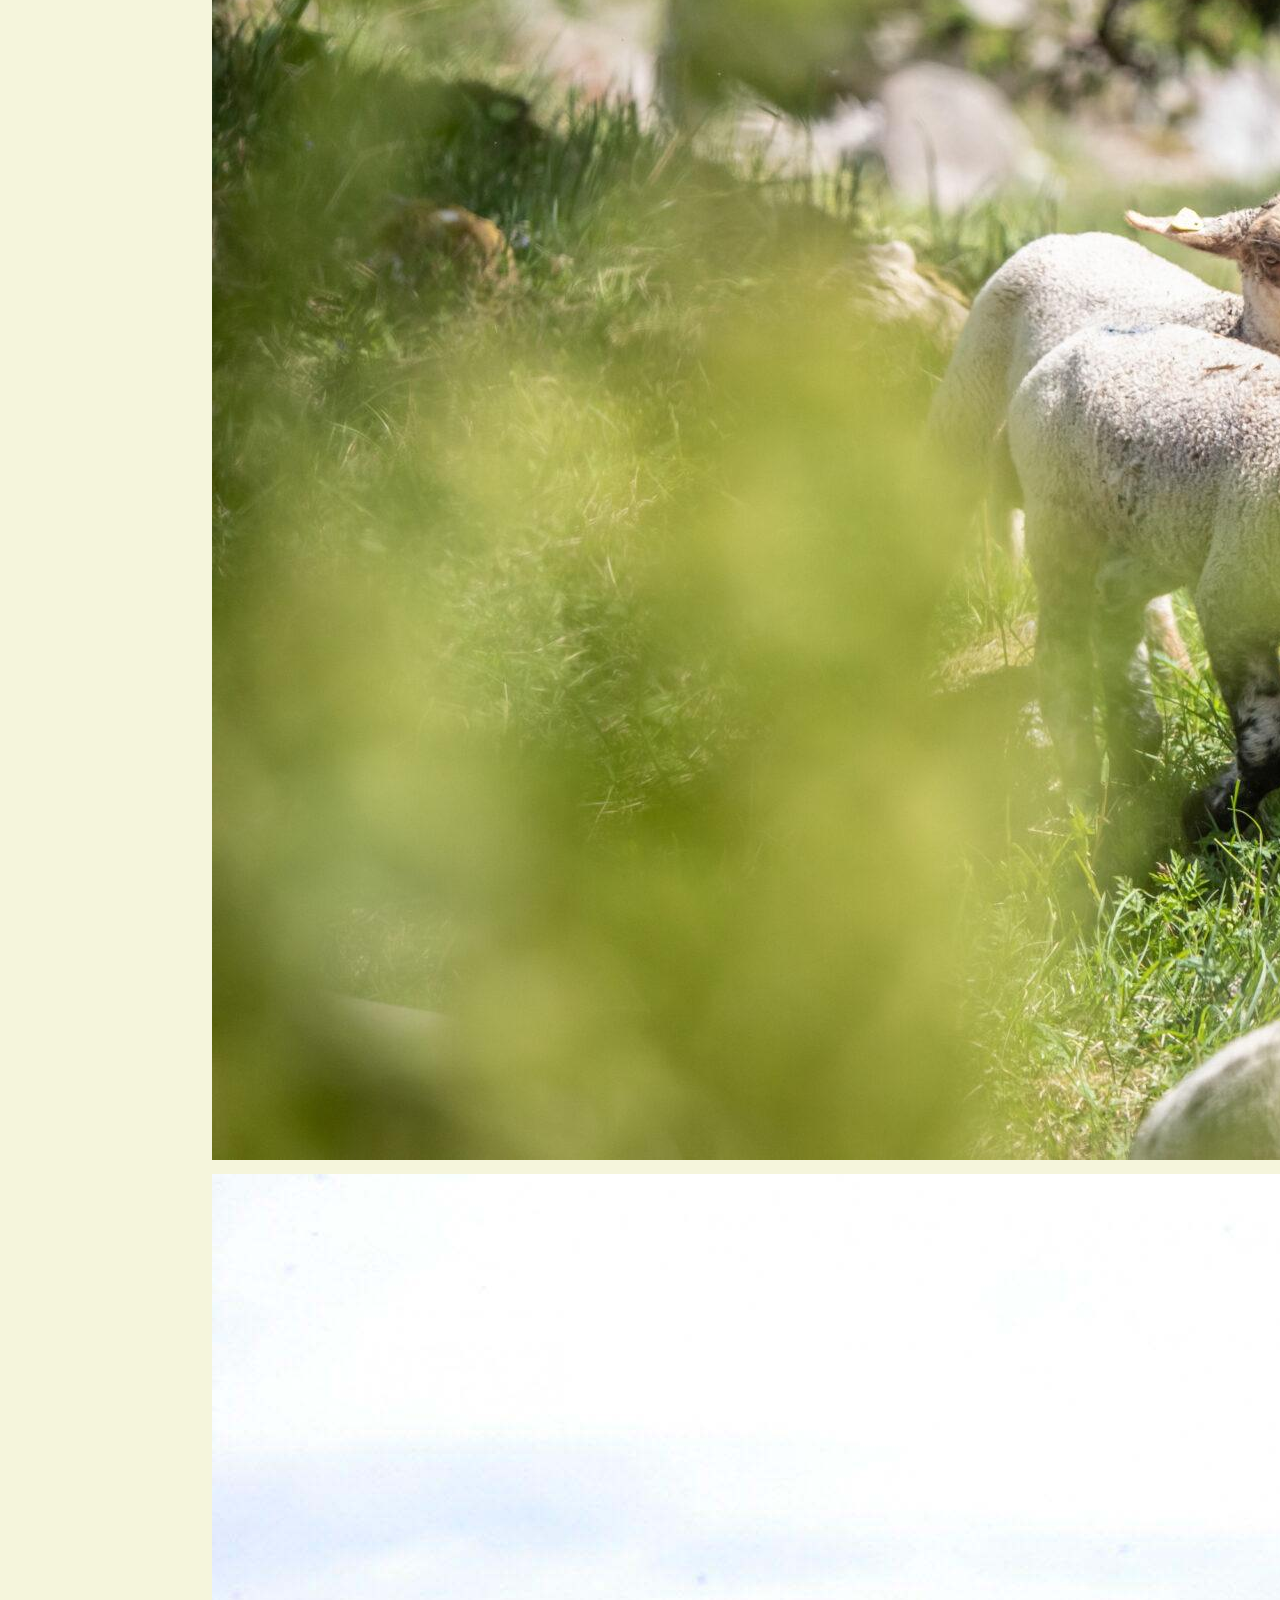
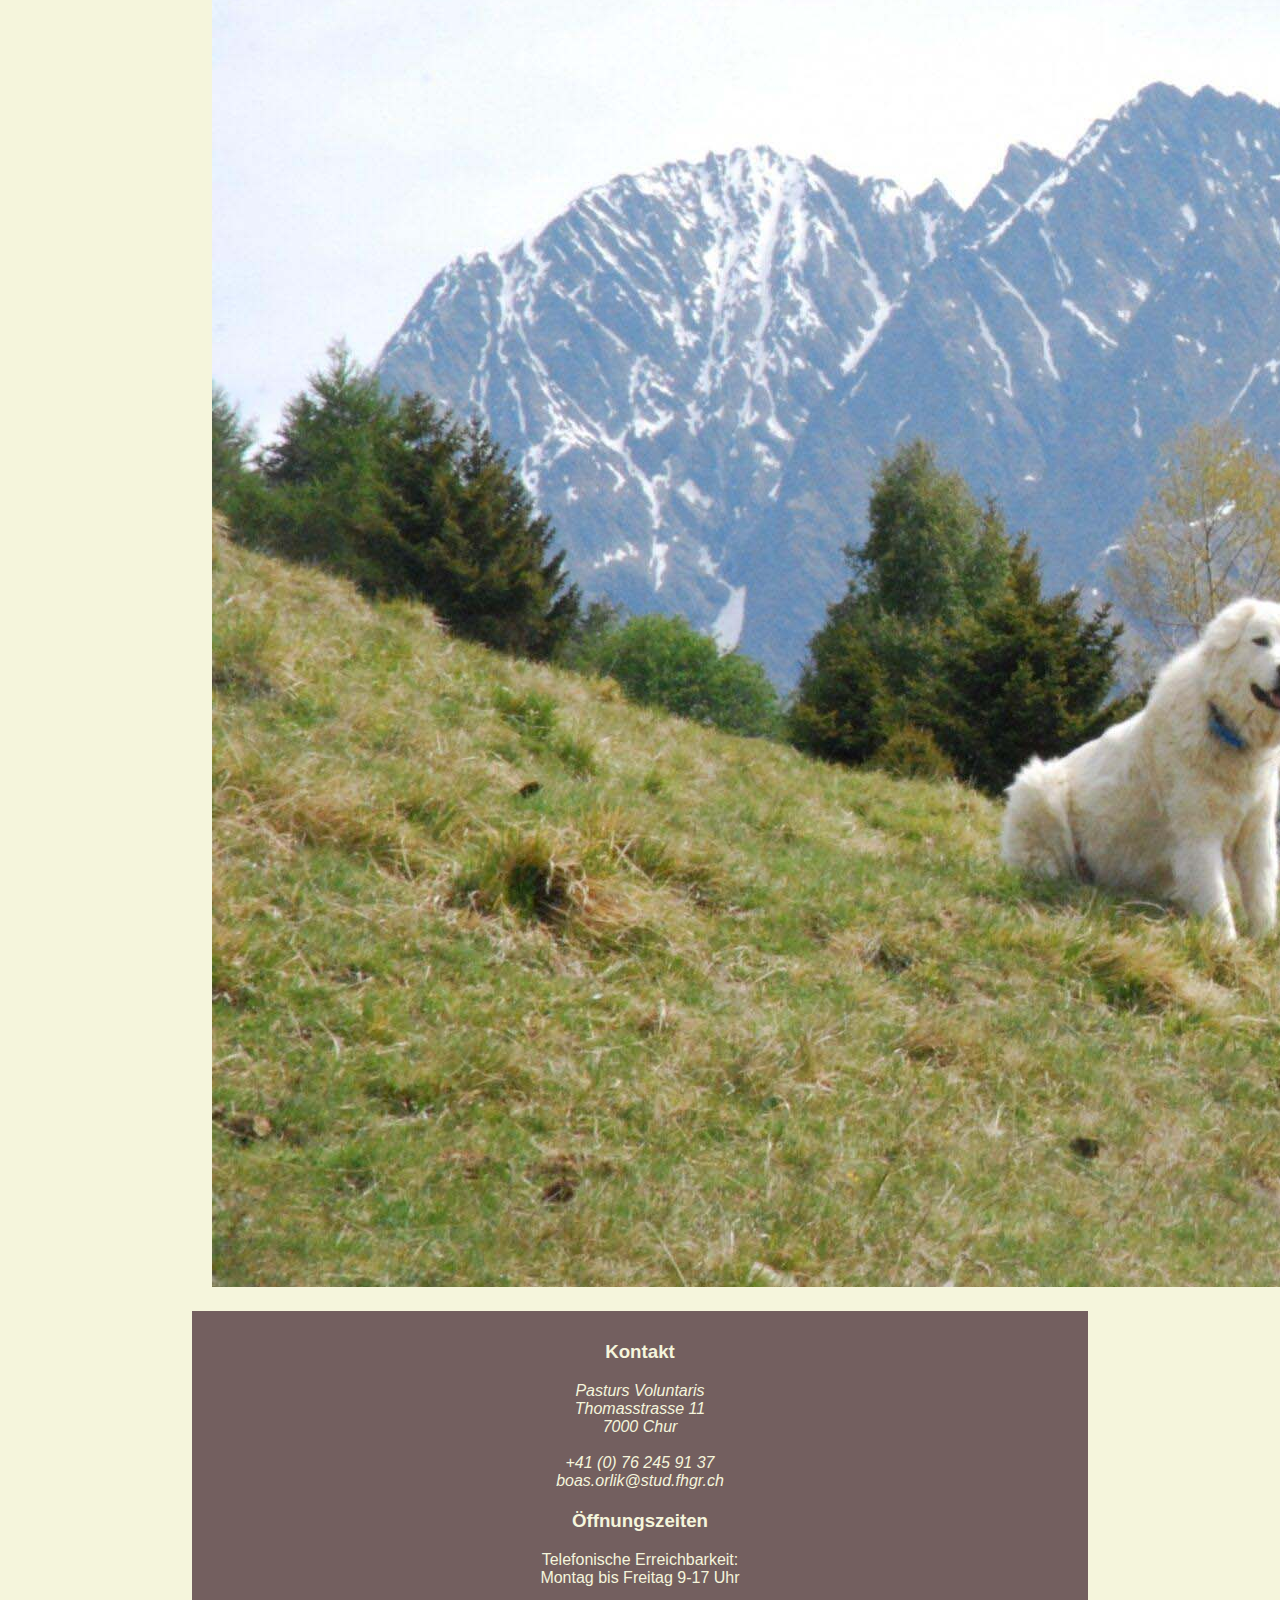
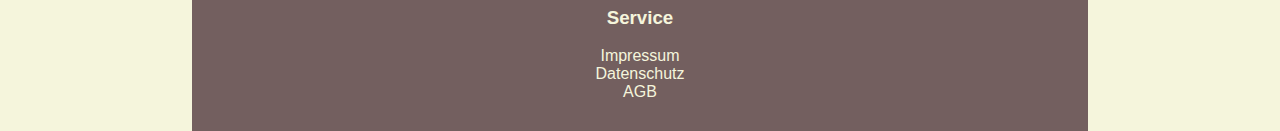
==== commit 311dc0ec: "gallery" ====
--- a/index.html
+++ b/index.html
@@ -115,6 +115,26 @@
             <button class="anmelden-button" onclick="window.location.href='betriebe.html'">Anmelden als Landwirt:in</button>
             <p>Nach Ihrer Anmeldung kontaktieren wir Sie telefonisch für eine erste Vorabklärung. Wenn Sie für eine Unterstützung in Frage kommen, besuchen wir Sie auf Ihrem Betrieb und besprechen die Einsatzmöglichkeiten.</p>
 
+            <!-- Gallerie*/ -->
+            <div class="gallery">
+                <div class="gallery-item">
+                    <img src="img/schaf.jpg" alt="Bild 1" onclick="openLightbox(0)">
+                </div>
+                <div class="gallery-item">
+                    <img src="img/schaf2.jpg" alt="Bild 2" onclick="openLightbox(1)">
+                </div>
+                <div class="gallery-item">
+                    <img src="img/hund.jpg" alt="Bild 3" onclick="openLightbox(2)">
+                </div>
+            </div>
+            
+            <div class="lightbox" id="lightbox">
+                <span class="close" onclick="closeLightbox()">&times;</span>
+                <img src="img/schaf.jpg" alt="Bild 1" id="lightbox-image">
+                <div class="caption">Bild 1</div>
+            </div>
+            
+            
        
         </section>
 
@@ -153,5 +173,8 @@
         </div>
     </footer>
     
+    <!-- Verlinkung zu einer externen JavaScript-Datei -->
+<script src="script.js"></script>
+
 </body>
 </html>
--- a/style.css
+++ b/style.css
@@ -173,6 +173,19 @@
     background-color: floralwhite;
 }
 
+/* Responsive Stilregel für kleine Bildschirme */
+@media (max-width: 768px) {
+    .veranstaltung {
+        display: block; /* Stapelt die Boxen vertikal */
+        width: 100%; /* Jede Box nimmt die volle Breite ein */
+        margin: 10px 0; /* Fügt oben und unten einen Abstand hinzu */
+    }
+}
+
+
+
+
+
 /* Stilregel für die Buttons */
 
 .anmelden-button {
@@ -249,6 +262,51 @@
 
 
 
+/* CSS für die Bildergalerie */
+.gallery {
+    display: flex;
+    flex-wrap: wrap;
+    gap: 10px;
+}
+
+.gallery-item {
+    cursor: pointer;
+}
+
+/* CSS für die Lightbox */
+.lightbox {
+    display: none;
+    position: fixed;
+    top: 0;
+    left: 0;
+    width: 100%;
+    height: 100%;
+    background-color: rgba(0, 0, 0, 0.7);
+}
+
+.lightbox img {
+    max-width: 90%;
+    max-height: 90%;
+    margin: auto;
+    display: block;
+}
+
+.lightbox .close {
+    position: absolute;
+    top: 15px;
+    right: 15px;
+    font-size: 30px;
+    color: #fff;
+    cursor: pointer;
+}
+
+.lightbox .caption {
+    text-align: center;
+    color: #fff;
+    font-size: 18px;
+    margin-top: 10px;
+}
+
 
 
 
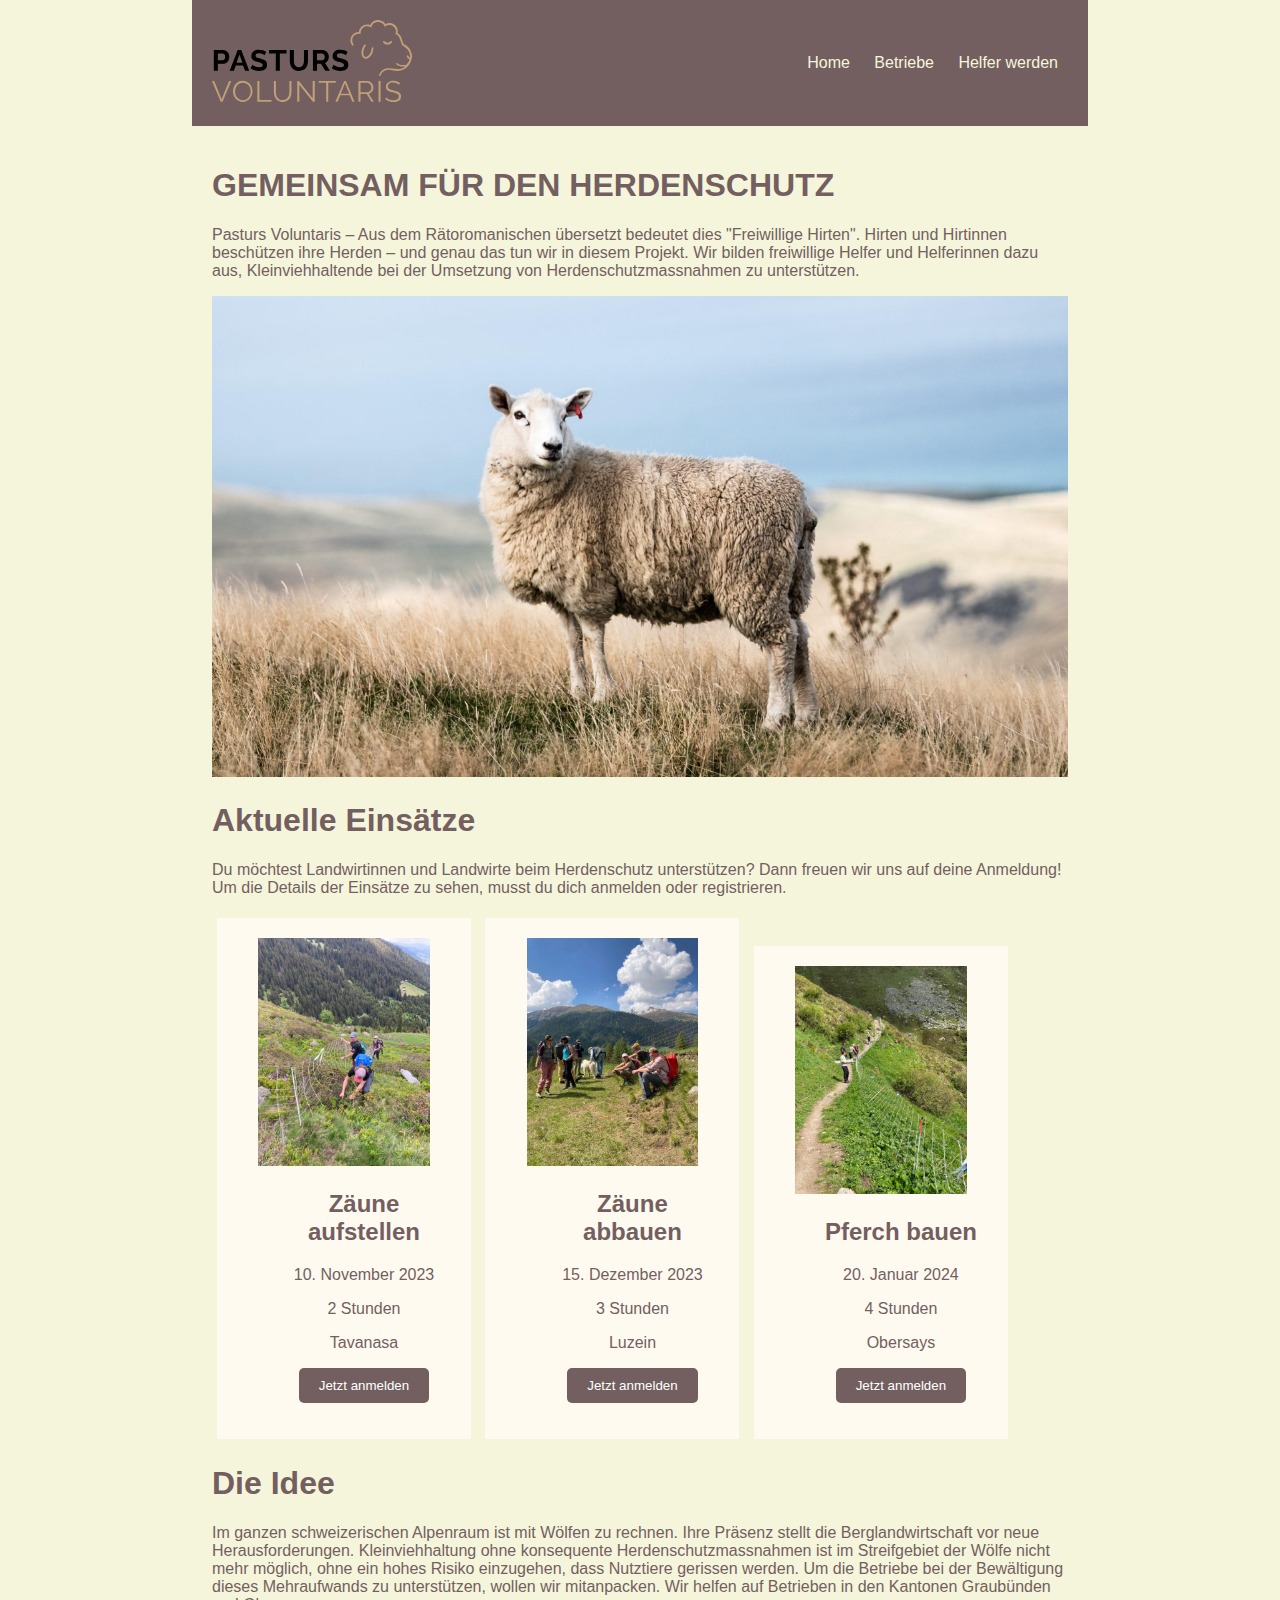
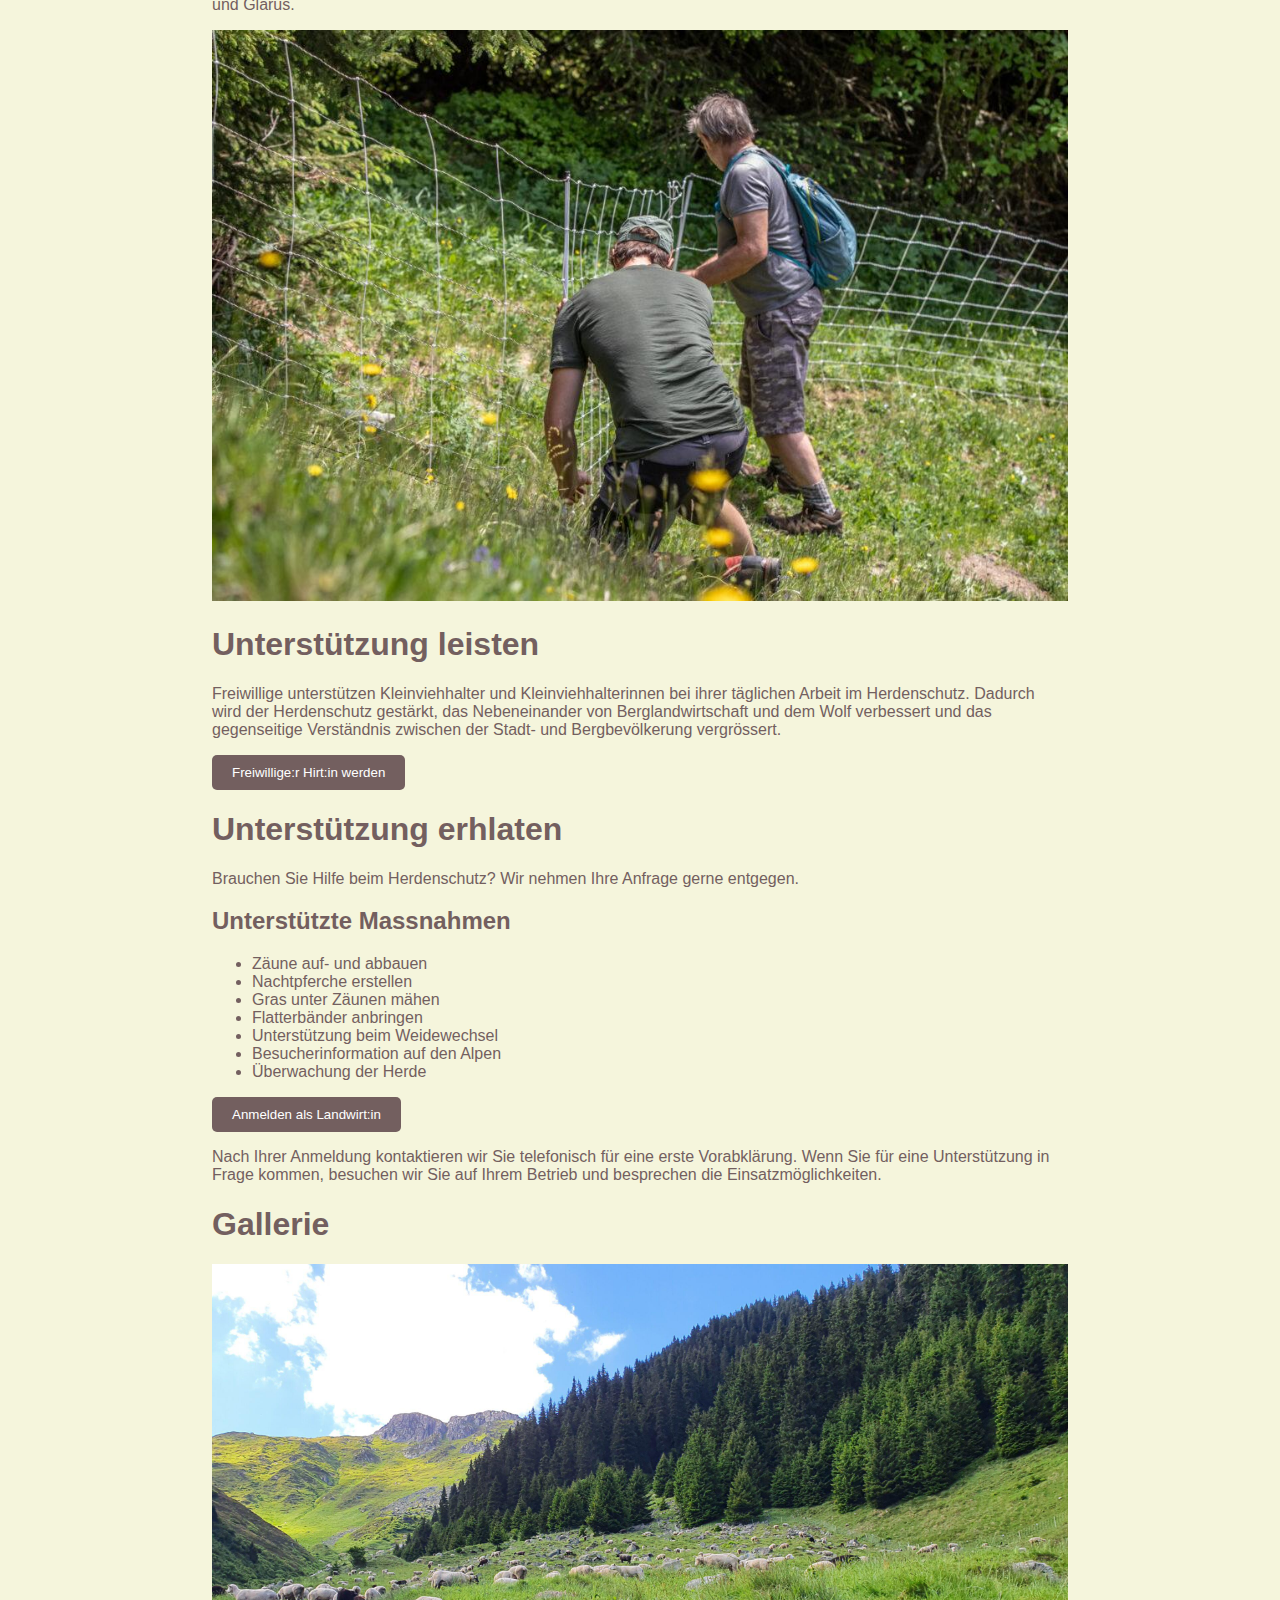
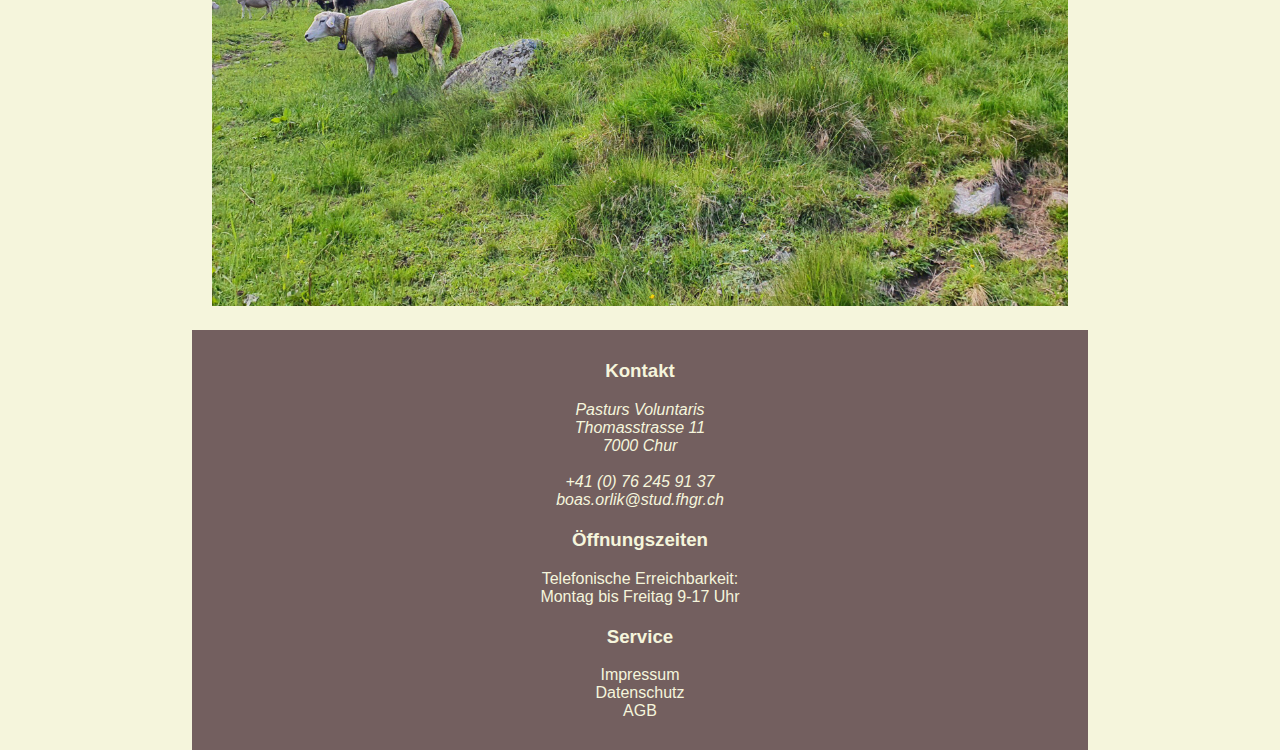
==== commit 3f912c67: "finshing" ====
--- a/index.html
+++ b/index.html
@@ -116,16 +116,17 @@
             <p>Nach Ihrer Anmeldung kontaktieren wir Sie telefonisch für eine erste Vorabklärung. Wenn Sie für eine Unterstützung in Frage kommen, besuchen wir Sie auf Ihrem Betrieb und besprechen die Einsatzmöglichkeiten.</p>
 
             <!-- Gallerie*/ -->
+            <h1>Gallerie</h1>
             <div class="gallery">
                 <div class="gallery-item">
-                    <img src="img/schaf.jpg" alt="Bild 1" onclick="openLightbox(0)">
+                    <img src="img/bts1.jpeg" alt="Bild 1" onclick="openLightbox(0)">
                 </div>
-                <div class="gallery-item">
+                <!-- <div class="gallery-item">
                     <img src="img/schaf2.jpg" alt="Bild 2" onclick="openLightbox(1)">
                 </div>
                 <div class="gallery-item">
                     <img src="img/hund.jpg" alt="Bild 3" onclick="openLightbox(2)">
-                </div>
+                </div> -->
             </div>
             
             <div class="lightbox" id="lightbox">
@@ -133,7 +134,6 @@
                 <img src="img/schaf.jpg" alt="Bild 1" id="lightbox-image">
                 <div class="caption">Bild 1</div>
             </div>
-            
             
        
         </section>
--- a/style.css
+++ b/style.css
@@ -1,6 +1,8 @@
 /* styles.css */
 
-
+html {
+    scroll-behavior: smooth;
+}
 
 /* Stilregel für den Header */
 
@@ -273,6 +275,10 @@
     cursor: pointer;
 }
 
+.gallery-item img{
+    width: 100%;
+}
+
 /* CSS für die Lightbox */
 .lightbox {
     display: none;
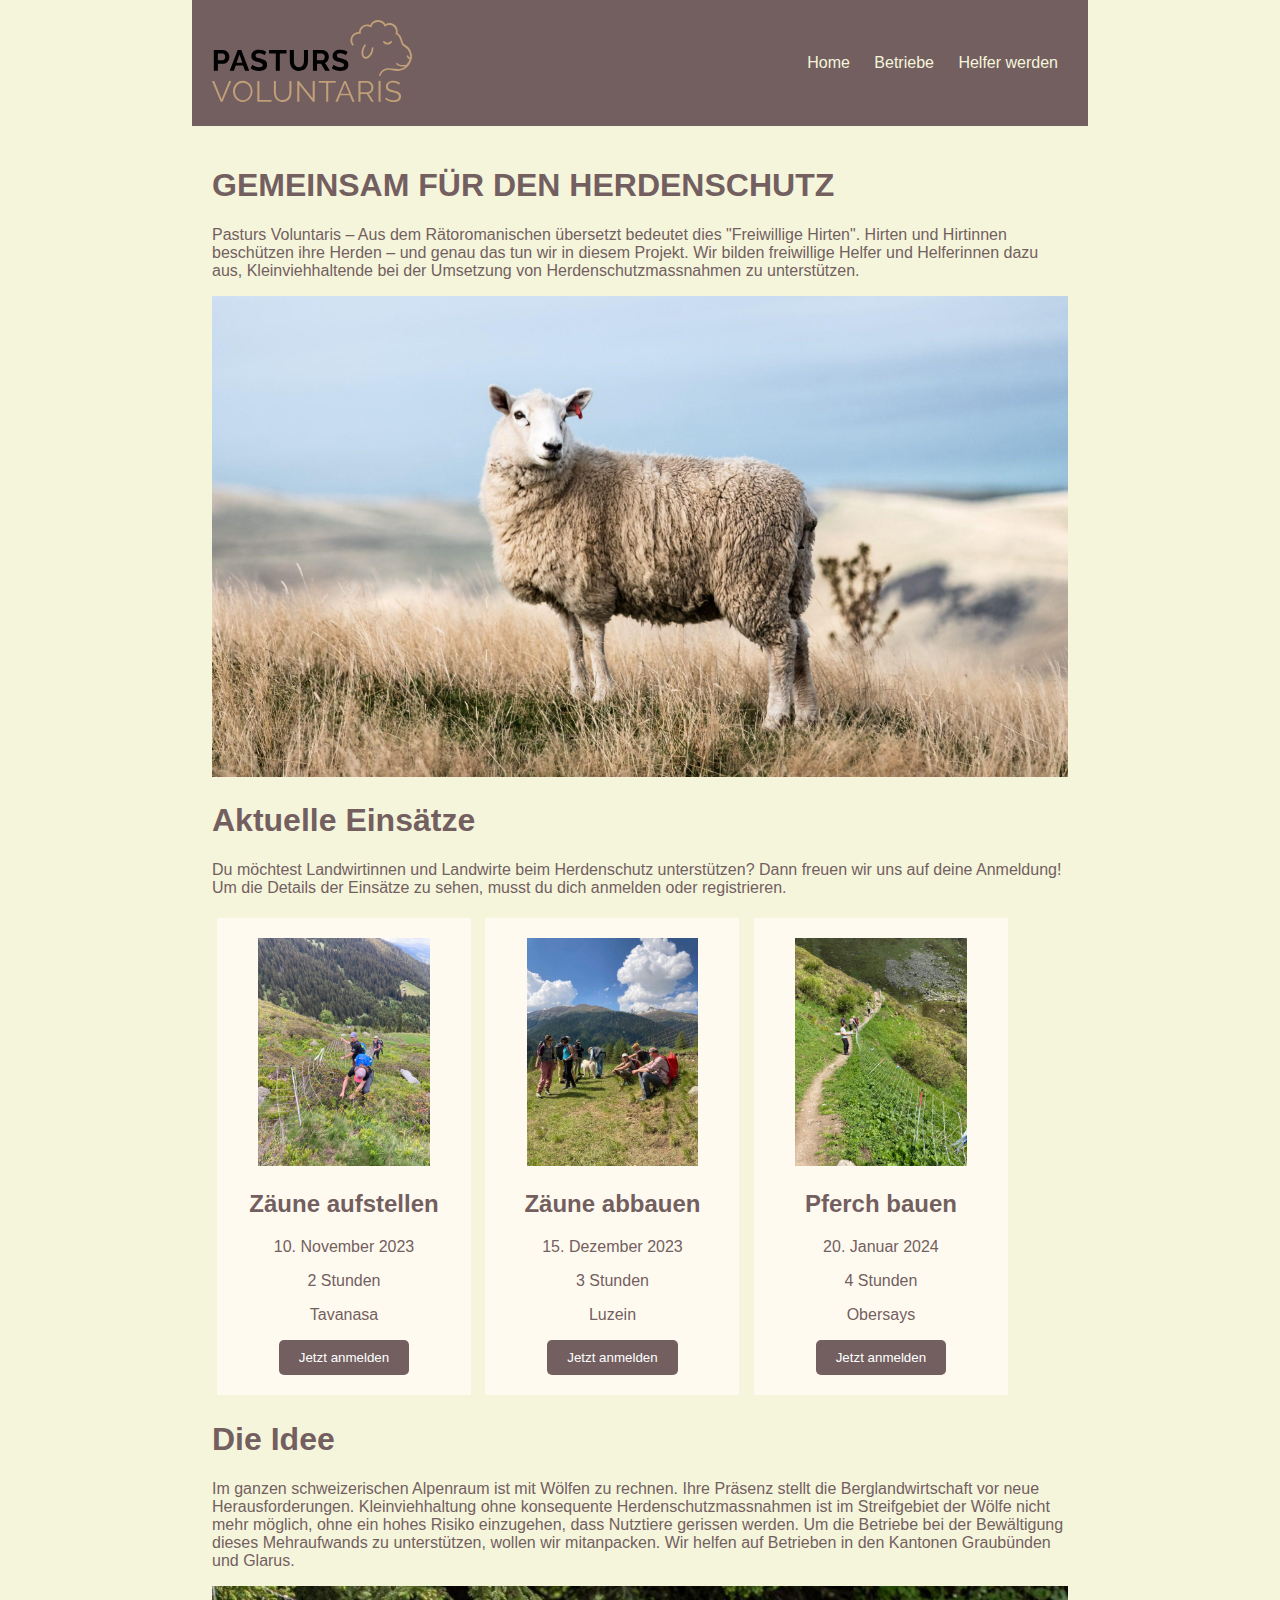
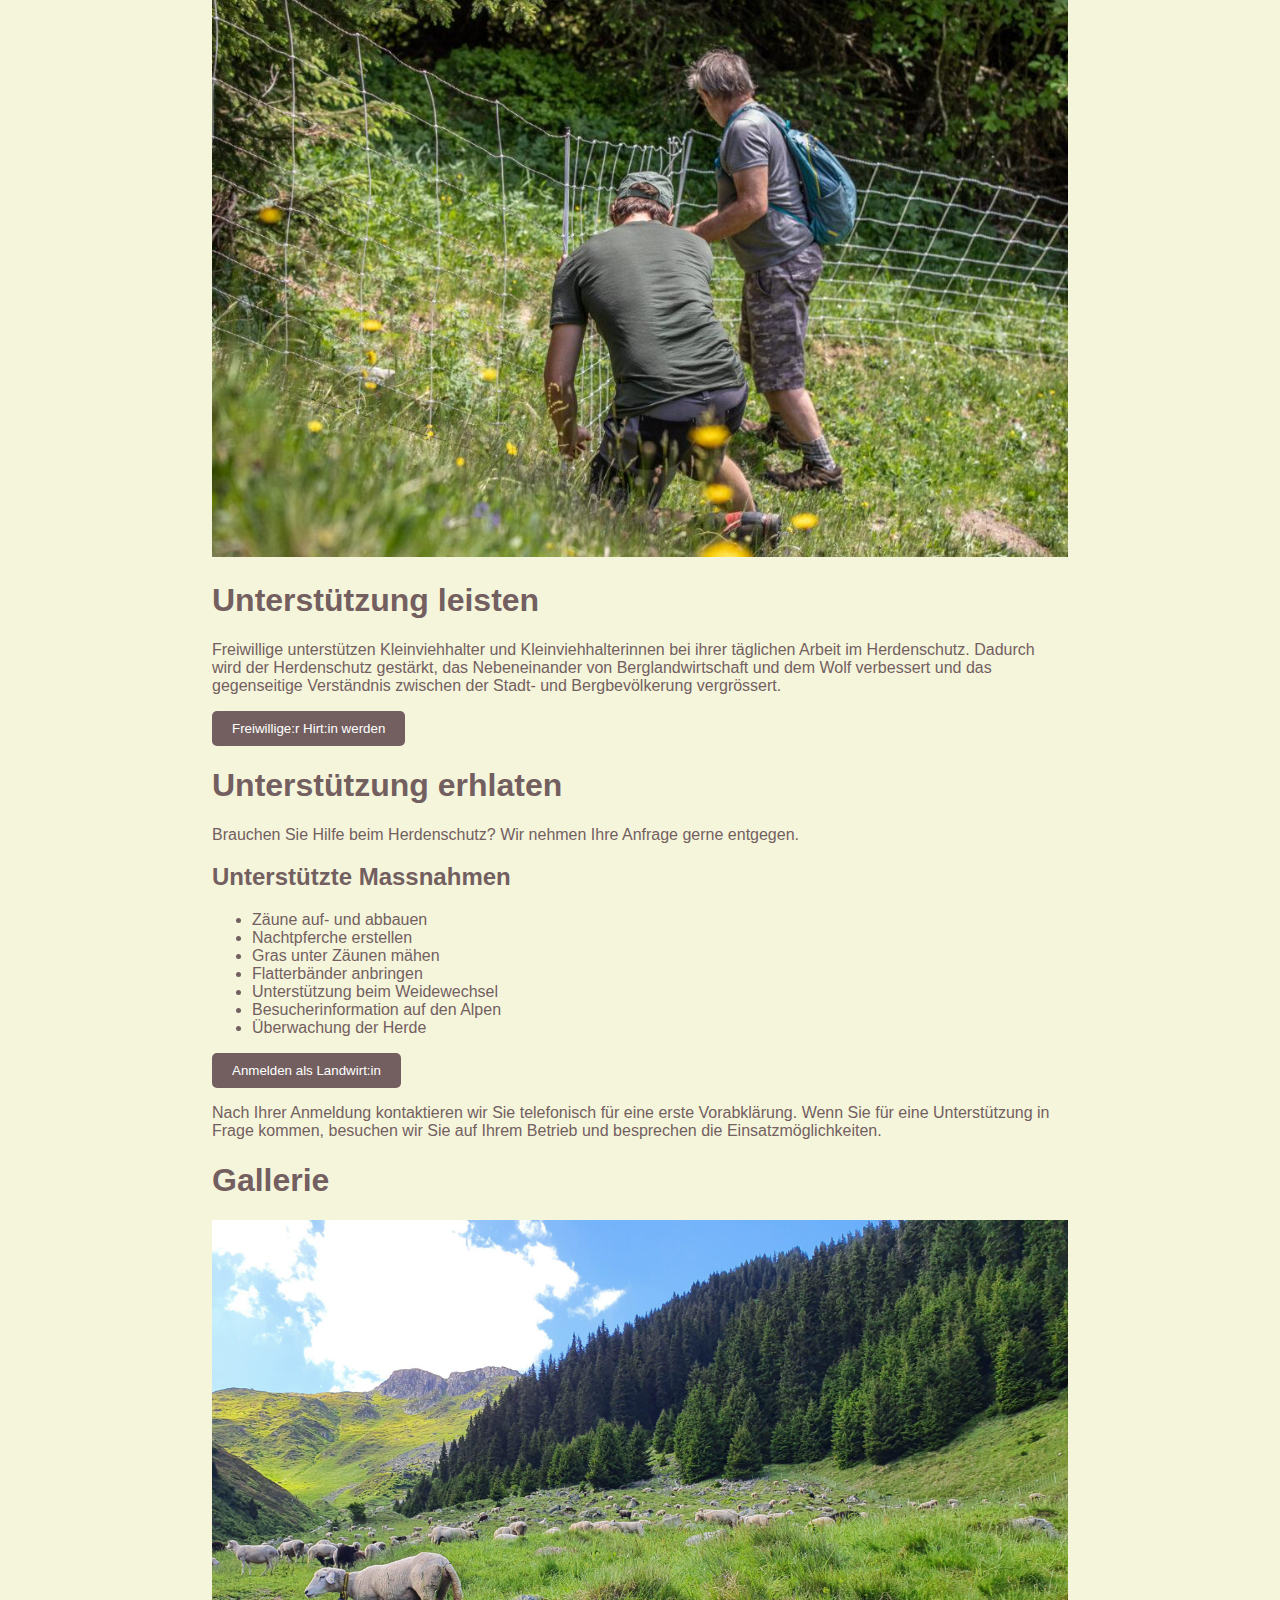
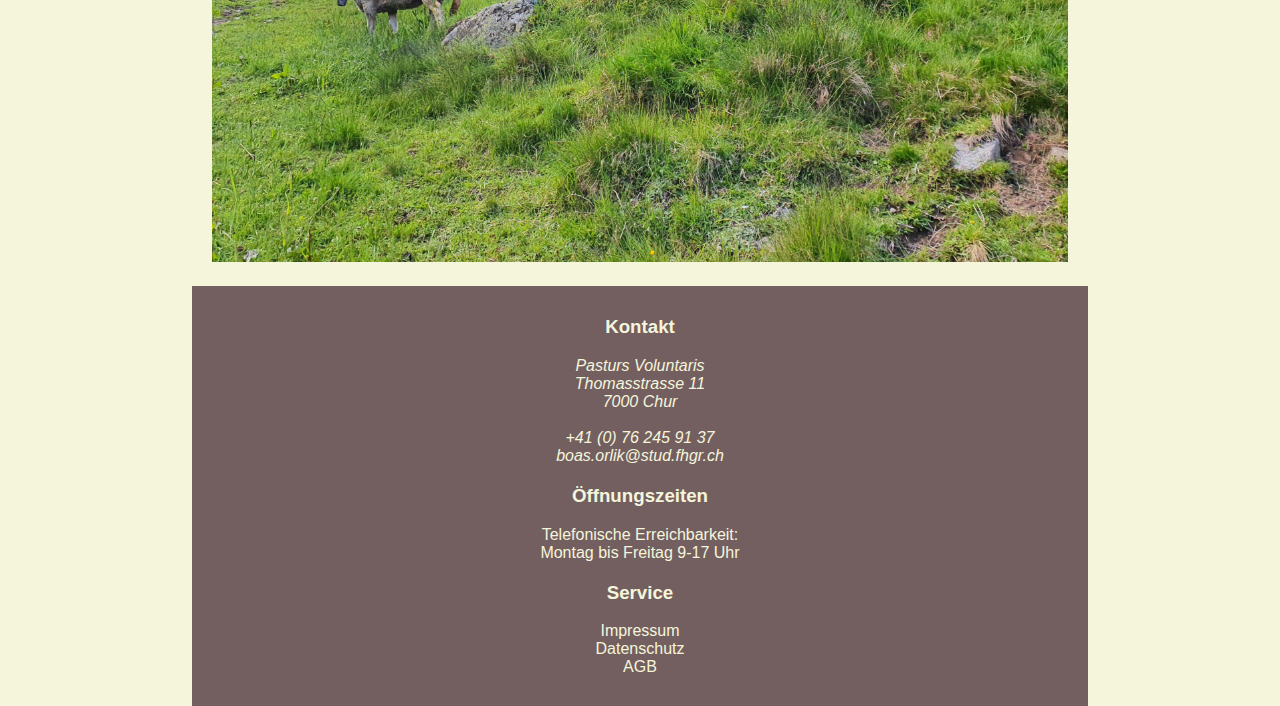
==== commit 3a746648: "upload" ====
--- a/index.html
+++ b/index.html
@@ -57,35 +57,35 @@
    
             <div class="veranstaltung">
                 <img src="img/einsatz1.jpeg" alt="Bild 1" width="80%">
-                <ul>
+                
                     <h2>Zäune aufstellen</h2>
                     <p>10. November 2023</p>
                     <p>2 Stunden</p>
                     <p>Tavanasa</p>
                     <button class="anmelden-button" onclick="window.location.href='kontaktformular.html'">Jetzt anmelden</button>
-                </ul>
+                
             </div>
         
             <div class="veranstaltung"> 
                 <img src="img/einsatz2.jpeg" alt="Bild 2" width="80%">
-                <ul>
+                
                     <h2>Zäune abbauen</h2>
                     <p>15. Dezember 2023</p>
                     <p>3 Stunden</p>
                     <p>Luzein</p>
                     <button class="anmelden-button" onclick="window.location.href='kontaktformular.html'">Jetzt anmelden</button>
-                </ul>
+                
             </div>
         
             <div class="veranstaltung">
                 <img src="img/einsatz3.jpeg" alt="Bild 3" width="80%">
-                <ul>
+            
                     <h2>Pferch bauen</h2>
                     <p>20. Januar 2024</p>
                     <p>4 Stunden</p>
                     <p>Obersays</p>
                     <button class="anmelden-button" onclick="window.location.href='kontaktformular.html'">Jetzt anmelden</button>
-                </ul>
+                
             </div>
 
             <h1>Die Idee</h1>
